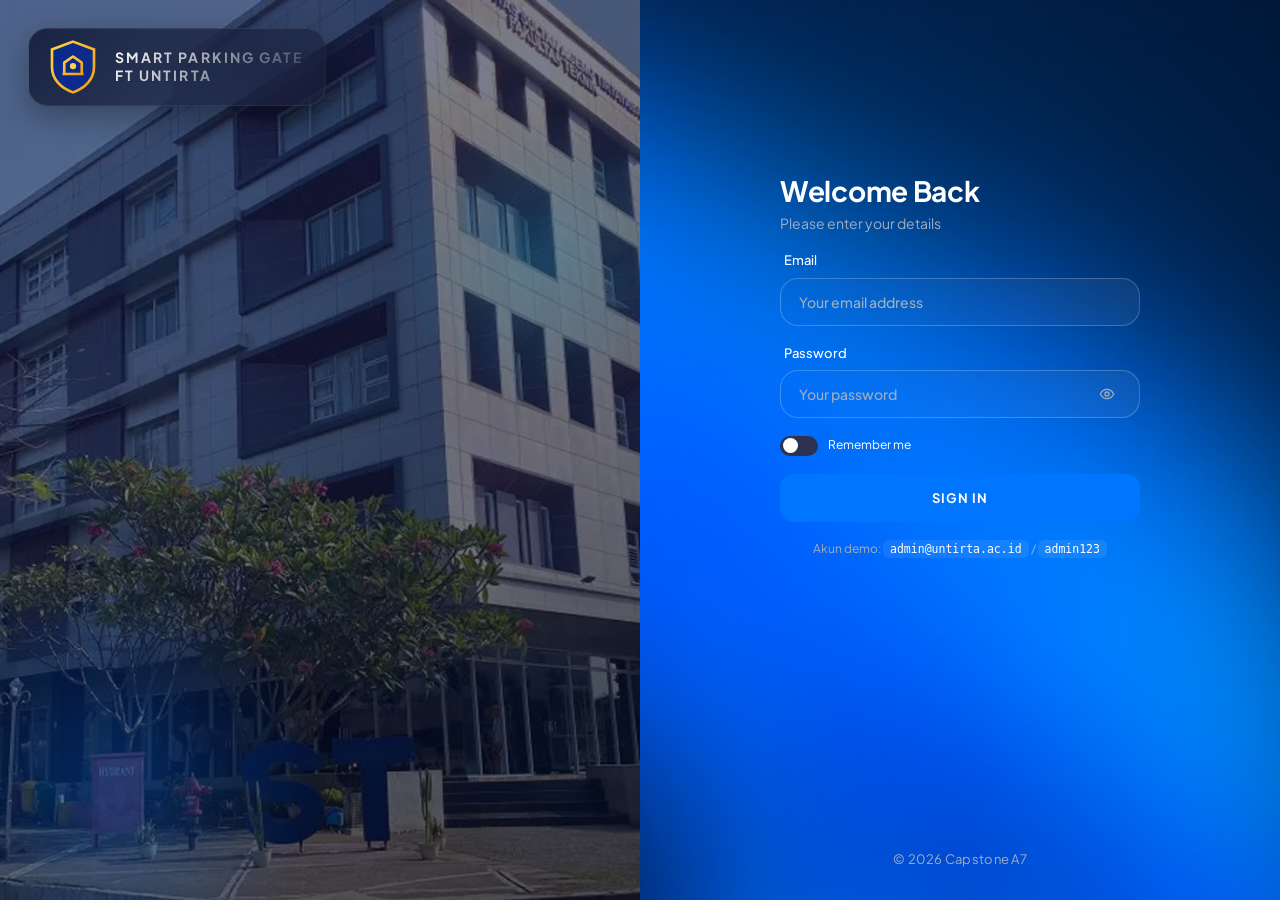
==== web_dashboard/index.html @ a4688700 "Refactor gate opening logic to include detected vehicle plate and improve alert messaging" ====
<!DOCTYPE html>
<html lang="id">
<head>
<meta charset="utf-8">
<meta name="viewport" content="width=device-width, initial-scale=1">
<meta name="description" content="Smart Parking Gate Dashboard FT Untirta - ALPR Monitoring">
<title>Smart Parking Gate | FT Untirta</title>
<link rel="preconnect" href="https://fonts.googleapis.com">
<link rel="preconnect" href="https://fonts.gstatic.com" crossorigin>
<link href="https://fonts.googleapis.com/css2?family=Plus+Jakarta+Sans:wght@400;500;600;700&display=swap" rel="stylesheet">
<script src="supabase_config.js"></script>
<style>
/* ==========================================================
   DESIGN TOKENS (diambil dari *_StyleGuide.css)
   ========================================================== */
:root{
  --graygray-300:#cbd5e0;
  --graygray-400:#a0aec0;
  --graygray-500:#718096;
  --white:#ffffff;
  --red:#ff383c;
  --blue:#0075ff;
  --cyan:#2cd9ff;
  --green:#01b574;
  --orange:#ffb547;
  --bg:#060b26;
  --nav-item:#1a1f37;
  --line:rgba(226,232,240,.10);
  --card-bg:linear-gradient(128deg,rgba(6,11,40,.74) 0%,rgba(10,14,35,.71) 100%);
  --radius:20px;
  --font:'Plus Jakarta Sans','Segoe UI',Helvetica,Arial,sans-serif;
}
*{box-sizing:border-box;-webkit-font-smoothing:antialiased}
html,body{margin:0;min-height:100%}
body{
  font-family:var(--font);color:var(--white);font-size:14px;line-height:1.4;
  background-color:var(--bg);
  background-image:
    url("img/Background.png"),
    url("img/background.png"),
    url("img/wp9649930-1.png"),
    radial-gradient(ellipse at 85% 10%,rgba(0,117,255,.22),transparent 55%),
    radial-gradient(ellipse at 10% 90%,rgba(44,217,255,.10),transparent 50%),
    linear-gradient(159deg,#0f123b 0%,#090d2e 59%,#020515 100%);
  background-size:cover;background-attachment:fixed;background-position:center;
}
[hidden]{display:none!important}
a{color:inherit;text-decoration:none}
button{font-family:inherit;cursor:pointer}
button:focus-visible,a:focus-visible,input:focus-visible,select:focus-visible{outline:2px solid #4a90e2;outline-offset:2px}
h1,h2,h3,p{margin:0}
.muted{color:var(--graygray-400)}
.ic{display:inline-block;vertical-align:middle;flex-shrink:0}
.sr-only{position:absolute;width:1px;height:1px;padding:0;margin:-1px;overflow:hidden;clip:rect(0,0,0,0);border:0}

/* ---------- Logo ---------- */
.logo{position:relative;display:inline-flex;width:40px;height:40px;flex-shrink:0}
.logo svg,.logo img{position:absolute;inset:0;width:100%;height:100%;object-fit:contain}
.brand-text{
  font-weight:700;font-size:11px;letter-spacing:1.98px;line-height:13px;
  background:linear-gradient(133deg,#fff 0%,rgba(117,122,140,.25) 100%);
  -webkit-background-clip:text;background-clip:text;-webkit-text-fill-color:transparent;color:transparent;
}

/* ---------- Buttons / inputs ---------- */
.btn{display:inline-flex;align-items:center;justify-content:center;gap:8px;border:0;border-radius:12px;
  padding:10px 16px;font-weight:700;font-size:12px;color:#fff;background:var(--nav-item);transition:transform .15s,filter .15s,background .15s}
.btn:hover{filter:brightness(1.15)}
.btn:active{transform:translateY(1px)}
.btn-primary{background:var(--blue)}
.btn-green{background:linear-gradient(128deg,rgba(11,144,13,.85) 0%,rgba(8,72,12,.85) 100%);border-radius:20px}
.btn-danger{background:rgba(255,56,60,.18);color:#ff8a8c}
.btn-warning{background:linear-gradient(135deg,#ffb547 0%,#e68a00 100%);color:#060b26;font-weight:700}
.btn-warning:hover{filter:brightness(1.1);box-shadow:0 4px 14px rgba(255,181,71,.35)}
.btn-ghost{background:rgba(255,255,255,.06)}
.btn-block{width:100%;height:45px;font-size:11px;letter-spacing:.5px}
.btn:disabled{opacity:.45;cursor:not-allowed;filter:none}

/* Remote gate control card & tags (Khusus Security Notification) */
.gate-control-card{
  background:linear-gradient(128deg,rgba(45,30,4,.85) 0%,rgba(16,22,55,.85) 100%);
  border:1px solid rgba(255,181,71,.35);
  border-radius:18px;
  padding:16px 20px;
  margin-bottom:18px;
  display:flex;
  align-items:center;
  justify-content:space-between;
  gap:16px;
  flex-wrap:wrap;
  box-shadow:0 6px 20px rgba(0,0,0,.25);
}
.gcc-info{display:flex;align-items:center;gap:12px;min-width:220px}
.gcc-icon{
  width:42px;height:42px;border-radius:12px;background:rgba(255,181,71,.2);
  color:var(--orange);display:flex;align-items:center;justify-content:center;flex-shrink:0;
}
.gcc-title{font-size:14px;font-weight:700;color:#fff}
.gcc-sub{font-size:12px;color:var(--graygray-400);margin-top:2px}
.gcc-actions{display:flex;align-items:center;gap:12px;flex-wrap:wrap}
.gcc-status{
  display:inline-flex;align-items:center;gap:8px;font-size:12px;font-weight:600;
  padding:6px 12px;border-radius:12px;background:rgba(26,31,55,.7);color:var(--graygray-300);
  border:1px solid rgba(255,255,255,.08);
}
.gcc-status.open{
  background:rgba(1,181,116,.18);color:#5ff0b8;border-color:rgba(1,181,116,.4);
}
.alert-tag{
  display:inline-block;padding:2px 7px;border-radius:6px;font-size:10px;font-weight:700;
  letter-spacing:.5px;text-transform:uppercase;margin-left:6px;vertical-align:middle;
}
.alert-tag.rfid{background:rgba(255,56,60,.2);color:#ff8a8c;border:1px solid rgba(255,56,60,.35)}
.alert-tag.ocr{background:rgba(255,181,71,.2);color:#ffc46a;border:1px solid rgba(255,181,71,.35)}
.alert-tag.guest{background:rgba(44,217,255,.2);color:#7fe6ff;border:1px solid rgba(44,217,255,.3)}
.alert-tag.manual{background:rgba(1,181,116,.2);color:#5ff0b8;border:1px solid rgba(1,181,116,.3)}
.btn-quick-open{
  margin-top:8px;padding:5px 12px;font-size:11.5px;font-weight:700;border-radius:8px;
  border:1px solid rgba(255,181,71,.4);background:rgba(255,181,71,.12);color:#ffc86b;
  display:inline-flex;align-items:center;gap:6px;cursor:pointer;transition:all .15s;
}
.btn-quick-open:hover{background:var(--orange);color:#060b26}
.icon-btn{display:inline-flex;align-items:center;justify-content:center;width:34px;height:34px;border-radius:10px;border:0;
  background:transparent;color:var(--graygray-400);transition:background .15s,color .15s}
.icon-btn:hover{background:rgba(255,255,255,.08);color:#fff}
.input{display:flex;align-items:center;gap:8px;height:46px;padding:0 6px 0 18px;border-radius:20px;
  border:1px solid rgba(226,232,240,.25);
  background:linear-gradient(75deg,rgba(255,255,255,0) 0%,rgba(255,255,255,.04) 100%);transition:border-color .15s}
.input:focus-within{border-color:var(--blue)}
.input input{flex:1;min-width:0;background:transparent;border:0;outline:none;color:#fff;font:500 14px var(--font)}
.input input::placeholder{color:var(--graygray-400)}
.input.sm{height:38px;border-radius:14px;padding-left:12px}
.input.sm input{font-size:13px}
.select{height:38px;border-radius:14px;border:1px solid rgba(226,232,240,.25);background:#0b1033;color:#fff;
  padding:0 12px;font:500 13px var(--font);outline:none;cursor:pointer}
.select:focus{border-color:var(--blue)}

/* switch */
.switch{display:inline-flex;align-items:center;gap:10px;cursor:pointer;user-select:none;font-size:12px}
.switch input{position:absolute;opacity:0;width:1px;height:1px}
.switch .track{position:relative;width:36px;height:19px;border-radius:99px;background:#2d3250;transition:background .2s}
.switch .track::after{content:"";position:absolute;top:2.5px;left:3px;width:14px;height:14px;border-radius:50%;background:#fff;transition:transform .2s}
.switch input:checked + .track{background:var(--blue)}
.switch input:checked + .track::after{transform:translateX(16px)}
.switch input:focus-visible + .track{outline:2px solid #4a90e2;outline-offset:2px}

/* ==========================================================
   LOGIN
   ========================================================== */
.login{display:grid;grid-template-columns:1fr 1fr;min-height:100vh;min-height:100dvh;position:relative}
.login-hero{position:relative;overflow:hidden;display:flex;align-items:center;justify-content:center;
  background:
    linear-gradient(159deg,rgba(15,18,59,.55) 0%,rgba(9,13,46,.55) 59%,rgba(2,5,21,.7) 100%),
    url("img/image-1.png") center/cover no-repeat,
    radial-gradient(circle at 30% 30%,#1b2a8a 0%,#0b1150 45%,#040722 100%)}
.login-hero .orb{position:absolute;border-radius:50%;filter:blur(2px);opacity:.55;pointer-events:none}
.login-hero .orb.o1{width:max(420px,25vw);height:max(420px,25vw);left:calc(-1 * max(100px,6vw));bottom:calc(-1 * max(100px,6vw));background:radial-gradient(circle,rgba(0,117,255,.55),transparent 70%)}
.login-hero .orb.o2{width:max(300px,18vw);height:max(300px,18vw);right:calc(-1 * max(50px,3.5vw));top:12%;background:radial-gradient(circle,rgba(44,217,255,.35),transparent 70%)}

.brand-card{position:absolute;top:max(24px,2.2vw);left:max(24px,2.2vw);display:flex;align-items:center;gap:max(14px,0.85vw);
  padding:max(10px,0.65vw) max(22px,1.35vw) max(10px,0.65vw) max(16px,1vw);border-radius:max(20px,1.25vw);
  background:linear-gradient(128deg,rgba(6,11,38,.72) 0%,rgba(26,31,55,.42) 100%);backdrop-filter:blur(30px);-webkit-backdrop-filter:blur(30px);
  border:1px solid rgba(255,255,255,.08);box-shadow:0 10px 30px rgba(0,0,0,.3);z-index:2}
.brand-card .logo{width:max(56px,3.3vw);height:max(56px,3.3vw)}
.brand-card .brand-text{font-size:max(14px,0.92vw);letter-spacing:max(2px,0.16vw);line-height:1.28}

.hero-copy{position:relative;text-align:center;padding:0 max(24px,2vw);z-index:2}
.hero-copy p{font-size:max(18px,1.15vw);letter-spacing:max(3px,0.2vw);margin-bottom:max(14px,0.9vw)}
.hero-copy h2{font-size:max(24px,2vw);font-weight:700;letter-spacing:max(5px,0.35vw);
  background:linear-gradient(156deg,#fff 0%,#5b6280 100%);-webkit-background-clip:text;background-clip:text;-webkit-text-fill-color:transparent}

.login-panel{display:flex;flex-direction:column;align-items:center;justify-content:space-between;
  padding:max(32px,2.5vh) max(28px,2.5vw);position:relative;min-height:100vh;min-height:100dvh;box-sizing:border-box;overflow-y:auto}

.login-form{width:min(92%,max(360px,23vw));display:flex;flex-direction:column;gap:max(18px,1.15vw);margin:auto 0;padding:max(8px,0.8vh) 0}
.login-form h1{font-size:max(28px,1.75vw);font-weight:700;letter-spacing:-0.01em;line-height:1.2}
.login-form .muted{font-size:max(14px,0.88vw);margin-top:max(6px,0.4vw)}

.login .field{display:flex;flex-direction:column;gap:max(8px,0.45vw)}
.login .field > label{font-size:max(13px,0.82vw);font-weight:500;padding-left:max(4px,0.25vw);color:#fff}

.login .input{height:max(48px,2.7vw);border-radius:max(18px,1.05vw);padding:0 max(16px,0.95vw);gap:max(10px,0.6vw);
  border:1px solid rgba(226,232,240,.25);background:linear-gradient(75deg,rgba(255,255,255,0) 0%,rgba(255,255,255,.05) 100%)}
.login .input input{font-size:max(14px,0.85vw)}
.login .input input::placeholder{font-size:max(14px,0.85vw)}
.login .input .icon-btn{width:max(32px,1.8vw);height:max(32px,1.8vw);border-radius:max(8px,0.5vw)}
.login .input .icon-btn .ic,.login .input .icon-btn svg{width:max(16px,0.95vw);height:max(16px,0.95vw)}

.login .switch{font-size:max(12px,0.75vw);gap:max(10px,0.6vw)}
.login .switch .track{width:max(38px,2.2vw);height:max(20px,1.15vw);border-radius:999px}
.login .switch .track::after{top:max(2.5px,0.15vw);left:max(3px,0.18vw);width:max(15px,0.85vw);height:max(15px,0.85vw)}
.login .switch input:checked + .track::after{transform:translateX(max(17px,1.02vw))}

.login .form-error{background:rgba(255,56,60,.14);border:1px solid rgba(255,56,60,.4);color:#ff8a8c;
  padding:max(10px,0.6vw) max(14px,0.85vw);border-radius:max(12px,0.7vw);font-size:max(13px,0.78vw);line-height:1.35}

.login .btn-block{height:max(48px,2.7vw);font-size:max(13px,0.78vw);font-weight:700;letter-spacing:max(1px,0.08vw);border-radius:max(14px,0.8vw)}

.login .hint{font-size:max(12px,0.75vw);color:var(--graygray-400);text-align:center;line-height:1.45}
.login .hint code{color:#fff;background:rgba(255,255,255,.08);padding:max(2px,0.15vw) max(7px,0.4vw);border-radius:max(6px,0.35vw);font-size:max(11.5px,0.7vw)}

.login-panel footer{position:static;margin-top:auto;padding-top:max(16px,1.5vh);color:var(--graygray-400);font-size:max(13px,0.8vw);letter-spacing:0.02em;text-align:center}

/* ==========================================================
   APP SHELL
   ========================================================== */
.sidebar{position:fixed;top:10px;left:10px;bottom:10px;width:264px;z-index:40;display:flex;flex-direction:column;padding:16px 18px;border-radius:20px;
  background:linear-gradient(127deg,rgba(6,11,38,.94) 0%,rgba(26,31,55,.55) 100%);backdrop-filter:blur(60px);-webkit-backdrop-filter:blur(60px);
  transition:transform .25s ease}
.sb-brand{display:flex;align-items:center;gap:13px;padding:0 4px}
.sb-divider{height:1px;margin:24px 0 22px;background:linear-gradient(90deg,rgba(224,225,226,0) 0%,rgba(224,225,226,.7) 50%,rgba(224,225,226,.16) 100%)}
.nav{display:flex;flex-direction:column;gap:6px}
.nav a{display:flex;align-items:center;gap:14px;height:54px;padding:0 16px;border-radius:15px;font-weight:500;color:#fff;transition:background .2s}
.nav a .nav-ic{display:inline-flex;align-items:center;justify-content:center;width:30px;height:30px;border-radius:12px;background:var(--nav-item);color:var(--blue);transition:background .2s,color .2s}
.nav a:hover{background:rgba(26,31,55,.6)}
.nav a.active{background:var(--nav-item);box-shadow:0 3.5px 5.5px rgba(0,0,0,.02)}
.nav a.active .nav-ic{background:var(--blue);color:#fff}
.nav a .chart-ic-blue{display:inline-block}
.nav a .chart-ic-white{display:none}
.nav a.active .chart-ic-blue{display:none}
.nav a.active .chart-ic-white{display:inline-block}
.nav .badge{margin-left:auto}
.badge{display:inline-flex;align-items:center;justify-content:center;min-width:20px;height:20px;padding:0 6px;border-radius:99px;background:var(--red);color:#fff;font-size:11px;font-weight:700}
.sb-footer{margin-top:auto;display:flex;flex-direction:column;gap:12px}
.help-card{padding:18px;border-radius:18px;background:radial-gradient(circle at 20% 0%,rgba(0,117,255,.9),rgba(0,117,255,.25) 70%),#0b1033;overflow:hidden;position:relative}
.help-card h4{margin:10px 0 4px;font-size:14px}
.help-card p{font-size:12px;color:rgba(255,255,255,.8)}
.help-card .hc-ic{display:inline-flex;width:34px;height:34px;border-radius:12px;background:#fff;color:var(--blue);align-items:center;justify-content:center}
.user-chip{display:flex;align-items:center;gap:10px;padding:10px 12px;border-radius:15px;background:rgba(26,31,55,.6)}
.avatar{width:34px;height:34px;border-radius:12px;display:inline-flex;align-items:center;justify-content:center;font-weight:700;background:linear-gradient(135deg,var(--blue),var(--cyan))}
.user-chip .u-name{font-weight:600;font-size:13px}
.user-chip .u-role{font-size:11px;color:var(--graygray-400)}
.user-chip .icon-btn{margin-left:auto}
.sb-backdrop{position:fixed;inset:0;background:rgba(0,0,0,.5);z-index:35;display:none}

.main{margin-left:298px;padding:26px 24px 20px 16px;min-height:100vh;display:flex;flex-direction:column}
.topbar{display:flex;align-items:center;justify-content:space-between;gap:16px;margin-bottom:22px;flex-wrap:wrap}
.tb-left{display:flex;align-items:center;gap:12px}
.crumb{font-size:12px;color:var(--graygray-400)}
.crumb b{color:#fff;font-weight:500}
.page-title{font-size:14px;font-weight:600;margin-top:4px}
.tb-right{display:flex;align-items:center;gap:12px;flex-wrap:wrap}
.tb-right .input{width:220px}
.chip{display:inline-flex;align-items:center;gap:8px;height:38px;padding:0 12px;border-radius:14px;background:rgba(26,31,55,.6);font-size:12px;color:var(--graygray-300)}
.live-dot{width:8px;height:8px;border-radius:50%;background:var(--graygray-500)}
.live-on .live-dot{background:var(--green);box-shadow:0 0 0 0 rgba(1,181,116,.6);animation:pulse 1.6s infinite}
@keyframes pulse{0%{box-shadow:0 0 0 0 rgba(1,181,116,.6)}70%{box-shadow:0 0 0 8px rgba(1,181,116,0)}100%{box-shadow:0 0 0 0 rgba(1,181,116,0)}}
.bell{position:relative}
.bell .badge{position:absolute;top:-4px;right:-4px;min-width:17px;height:17px;font-size:10px;padding:0 4px}
.menu-btn{display:none}
.app-footer{margin-top:auto;padding-top:24px;color:var(--graygray-400);font-size:14px}

/* ==========================================================
   CARDS & GRID
   ========================================================== */
.view{animation:fade .3s ease}
@keyframes fade{from{opacity:0;transform:translateY(6px)}to{opacity:1;transform:none}}
.card{position:relative;min-width:0;border-radius:var(--radius);padding:24px;background:var(--card-bg);
  backdrop-filter:blur(60px);-webkit-backdrop-filter:blur(60px);box-shadow:0 3.5px 5.5px rgba(0,0,0,.02)}
.card-head{display:flex;align-items:flex-start;justify-content:space-between;gap:12px;margin-bottom:18px;flex-wrap:wrap}
.card-title{font-size:18px;font-weight:700;line-height:25px}
.card-sub{display:flex;align-items:center;gap:6px;font-size:14px;color:var(--graygray-400);margin-top:4px}
.card-sub.red{color:var(--red)}
.card-sub.green{color:var(--green)}
.grid{display:grid;gap:24px;margin-bottom:24px}
.g-metrics{grid-template-columns:repeat(4,minmax(0,1fr))}
.g-2a{grid-template-columns:minmax(0,1.25fr) minmax(0,1fr)}
.g-2b{grid-template-columns:minmax(0,1.7fr) minmax(0,1fr)}
.g-2c{grid-template-columns:minmax(0,2fr) minmax(0,1fr)}
.g-sec{grid-template-columns:minmax(0,1fr) minmax(0,1.9fr)}

.metric{display:flex;align-items:center;justify-content:space-between;padding:18px 20px}
.metric .m-label{font-size:12px;font-weight:500;color:var(--graygray-400)}
.metric .m-val{font-size:20px;font-weight:700;margin-top:4px}
.metric .m-val small{font-size:12px;font-weight:700;margin-left:6px}
.metric .m-ic{width:45px;height:45px;border-radius:12px;display:inline-flex;align-items:center;justify-content:center;background:var(--blue);color:#fff}
.up{color:var(--green)}.down{color:var(--red)}

.welcome{
  min-height:330px;
  display:flex;
  flex-direction:row;
  justify-content:space-between;
  align-items:center;
  overflow:hidden;
  position:relative;
  padding:28px 32px;
  background:
    radial-gradient(circle at 25% 35%, rgba(13, 27, 75, 0.85) 0%, rgba(6, 11, 40, 0.95) 70%),
    linear-gradient(128deg, rgba(6, 11, 40, .94) 0%, rgba(14, 21, 58, .85) 100%);
}
.welcome-content{
  display:flex;
  flex-direction:column;
  justify-content:space-between;
  z-index:2;
  flex:1;
  min-width:0;
  padding-right:20px;
}
.welcome .w-sub{font-size:14px;font-weight:500;color:var(--graygray-400)}
.welcome h2{font-size:clamp(24px, 2.5vw, 32px);font-weight:700;margin:6px 0 10px;color:#fff;letter-spacing:-0.4px;line-height:1.2}
.welcome .w-msg{font-size:15px;color:var(--graygray-400);margin:0}
.welcome .clock-big{font-size:36px;font-weight:700;letter-spacing:1px;margin-top:10px;color:#fff}
.welcome .w-actions{display:flex;gap:10px;flex-wrap:wrap;position:relative;margin-top:16px}
.welcome .w-crodas-wrap{
  position:relative;
  display:flex;
  align-items:center;
  justify-content:center;
  z-index:2;
  flex-shrink:0;
}
.welcome .w-crodas-card{
  position:relative;
  border-radius:18px;
  overflow:hidden;
  border:1px solid rgba(255,255,255,.14);
  box-shadow:0 12px 32px rgba(0,0,0,.5);
  background:#060b26;
  display:flex;
  align-items:center;
  justify-content:center;
  transition:transform .3s ease,box-shadow .3s ease;
}
.welcome .w-crodas-card:hover{
  transform:scale(1.02);
  box-shadow:0 14px 38px rgba(0,117,255,.35);
}
.welcome .w-crodas{
  display:block;
  max-height:280px;
  width:auto;
  max-width:100%;
  object-fit:contain;
}

.capacity{display:flex;flex-direction:column}
.cap-body{display:flex;align-items:center;gap:24px;flex:1;flex-wrap:wrap;justify-content:center}
.gauge{position:relative;width:200px;height:200px;flex-shrink:0}
.gauge svg{width:100%;height:100%}
.g-track{fill:none;stroke:rgba(255,255,255,.07);stroke-width:14}
.g-val{fill:none;stroke-width:14;stroke-linecap:round;transition:stroke-dashoffset .6s ease}
.g-center{position:absolute;inset:0;display:flex;flex-direction:column;align-items:center;justify-content:center}
.g-pct{font-size:34px;font-weight:700}
.g-sub{font-size:12px;color:var(--graygray-400)}
.cap-stats{display:flex;flex-direction:column;gap:12px;min-width:160px}
.cap-stat{padding:12px 16px;border-radius:16px;background:linear-gradient(127deg,rgba(6,11,40,.94) 19%,rgba(10,14,35,.49) 76%);border:1px solid rgba(255,255,255,.05)}
.cap-stat .k{font-size:12px;color:var(--graygray-400)}
.cap-stat .v{font-size:18px;font-weight:700}

/* chart */
.chart{position:relative;width:100%}
.chart svg{display:block;width:100%;overflow:visible}
.chart .grid-l{stroke:rgba(86,87,122,.45);stroke-dasharray:5 5;stroke-width:1}
.chart .axis{fill:var(--graygray-300);font-size:10px;font-family:var(--font)}
.chart .hover-line{stroke:rgba(255,255,255,.35);stroke-width:1}
.chart-tip{position:absolute;top:0;pointer-events:none;z-index:5;min-width:130px;padding:10px 12px;border-radius:12px;
  background:rgba(11,16,51,.96);border:1px solid rgba(255,255,255,.1);box-shadow:0 10px 30px rgba(0,0,0,.4);font-size:12px;opacity:0;transition:opacity .12s}
.chart-tip.show{opacity:1}
.chart-tip .t-h{font-weight:700;margin-bottom:6px}
.chart-tip .t-r{display:flex;align-items:center;gap:8px;color:var(--graygray-300)}
.chart-tip .t-r b{margin-left:auto;color:#fff}
.legend{display:flex;gap:16px;flex-wrap:wrap;font-size:12px;color:var(--graygray-300)}
.legend span{display:inline-flex;align-items:center;gap:6px}
.dot{width:9px;height:9px;border-radius:50%;display:inline-block}
.seg{display:inline-flex;padding:4px;border-radius:16px;background:linear-gradient(128deg,rgba(6,11,38,.89) 0%,rgba(26,31,55,.5) 100%)}
.seg button{border:0;background:transparent;color:var(--graygray-400);font:500 13px var(--font);padding:8px 16px;border-radius:12px;transition:background .15s,color .15s}
.seg button:hover{color:#fff}
.seg button.active{background:var(--blue);color:#fff}

.stat-row{display:grid;grid-template-columns:repeat(4,minmax(0,1fr));gap:16px;margin-bottom:22px}
.stat-box{padding:14px 16px;border-radius:16px;background:rgba(26,31,55,.45)}
.stat-box .k{font-size:12px;color:var(--graygray-400)}
.stat-box .v{font-size:20px;font-weight:700;margin-top:2px}
.stat-box .s{font-size:11px;color:var(--graygray-500)}

/* category bars */
.cat-list{display:flex;flex-direction:column;gap:16px}
.cat-item .ci-top{display:flex;justify-content:space-between;font-size:13px;margin-bottom:6px}
.cat-item .ci-top span:last-child{color:var(--graygray-400)}
.bar{height:6px;border-radius:99px;background:rgba(255,255,255,.08);overflow:hidden}
.bar > i{display:block;height:100%;border-radius:99px;background:var(--blue);transition:width .5s ease}

/* table */
.table-wrap{width:100%;overflow-x:auto}
.table{width:100%;border-collapse:collapse;min-width:820px}
.table th{font-size:10px;font-weight:500;color:var(--graygray-400);text-align:left;padding:0 12px 14px;border-bottom:1px solid #56577a;white-space:nowrap;user-select:none}
.table th[data-sort]{cursor:pointer}
.table th[data-sort]:hover{color:#fff}
.table th .arr{display:inline-block;margin-left:4px;opacity:.35;font-size:9px}
.table th.asc .arr,.table th.desc .arr{opacity:1;color:var(--cyan)}
.table td{padding:16px 12px;border-bottom:1px solid #2d2e5f;font-weight:500;white-space:nowrap}
.table tbody tr{cursor:pointer;transition:background .15s}
.table tbody tr:hover{background:rgba(255,255,255,.035)}
.table tbody tr.new{animation:flash 1.6s ease}
@keyframes flash{0%{background:rgba(0,117,255,.35)}100%{background:transparent}}
.table .empty td{text-align:center;color:var(--graygray-400);padding:40px 12px;cursor:default}
.plate{display:inline-block;padding:3px 8px;border-radius:6px;background:#0d0d0d;border:1px solid #444;font-weight:700;letter-spacing:1px;font-size:13px}
.pill{display:inline-block;padding:4px 10px;border-radius:99px;font-size:11px;font-weight:700}
.pill.in{background:rgba(1,181,116,.15);color:#3ee6a4}
.pill.out{background:rgba(0,117,255,.18);color:#5fa8ff}
.conf{display:flex;flex-direction:column;gap:6px;min-width:130px}
.conf .bar > i{background:linear-gradient(90deg,var(--blue),var(--cyan))}
.conf.low span{color:var(--orange)}
.conf.low .bar > i{background:var(--orange)}

.toolbar{display:flex;gap:12px;flex-wrap:wrap;align-items:center;margin-bottom:18px}
.toolbar .input{flex:1;min-width:200px;max-width:340px}
.pager{display:flex;align-items:center;justify-content:space-between;gap:12px;flex-wrap:wrap;margin-top:18px;font-size:13px;color:var(--graygray-400)}
.pages{display:flex;gap:6px;flex-wrap:wrap}
.pages button{min-width:34px;height:34px;padding:0 10px;border-radius:10px;border:0;background:rgba(26,31,55,.7);color:#fff;font:600 13px var(--font)}
.pages button:hover:not(:disabled){background:#252b4d}
.pages button.active{background:var(--blue)}
.pages button:disabled{opacity:.4;cursor:not-allowed}
.pages .gap{display:inline-flex;align-items:center;padding:0 4px}

/* alerts */
.alert-list{display:flex;flex-direction:column;gap:10px}
.alert{display:flex;gap:14px;align-items:flex-start;padding:14px 16px;border-radius:20px;cursor:pointer;transition:transform .15s,box-shadow .15s,border-color .15s,opacity .2s;
  border:1px solid rgba(255,255,255,.05);
  background:linear-gradient(128deg,rgba(38,6,7,.74) 0%,rgba(55,26,26,.5) 100%)}
.alert:hover{transform:translateX(2px);box-shadow:0 8px 24px rgba(0,0,0,.35);border-color:rgba(255,255,255,.18)}
.alert.warning{background:linear-gradient(128deg,rgba(45,30,4,.74) 0%,rgba(60,44,18,.5) 100%)}
.alert.info{background:linear-gradient(128deg,rgba(4,22,48,.8) 0%,rgba(16,36,70,.5) 100%)}
.alert.read{opacity:.55;background:rgba(26,31,55,.45)}
.alert-ic{width:34px;height:34px;flex-shrink:0;border-radius:12px;display:inline-flex;align-items:center;justify-content:center;background:rgba(255,56,60,.2);color:var(--red)}
.alert.warning .alert-ic{background:rgba(255,181,71,.18);color:var(--orange)}
.alert.info .alert-ic{background:rgba(0,117,255,.2);color:#5fa8ff}
.alert-body{flex:1;min-width:0}
.alert-title{font-weight:600;font-size:14px;display:flex;align-items:center;gap:8px}
.alert-title .new-dot{width:7px;height:7px;border-radius:50%;background:var(--red);flex-shrink:0}
.alert-desc{font-size:12.5px;color:var(--graygray-300);margin-top:3px}
.alert time{display:block;font-size:12px;font-weight:500;color:var(--graygray-400);margin-top:4px}
.alert-actions{display:flex;gap:4px}
.alert-actions .icon-btn{width:30px;height:30px}
.notif-summary-item{transition:transform .15s,background .15s,border-color .15s}
.notif-summary-item:hover{transform:translateX(3px);background:rgba(255,255,255,.09)!important;border-color:rgba(44,217,255,.3)!important}
.empty-state{text-align:center;padding:36px 12px;color:var(--graygray-400)}
.empty-state .ic{color:var(--green);margin-bottom:8px}

/* camera */
.cam{position:relative;border-radius:20px;overflow:hidden;aspect-ratio:16/9;background:#02040f;border:1px solid rgba(255,255,255,.06)}
.cam-sim{position:absolute;inset:0;
  background:
    linear-gradient(180deg,rgba(255,255,255,.03) 1px,transparent 1px) 0 0/100% 4px,
    radial-gradient(ellipse at 50% 120%,#1d2a52 0%,#0a1028 55%,#03050f 100%)}
.cam-sim .road{position:absolute;left:50%;bottom:0;width:70%;height:55%;transform:translateX(-50%) perspective(400px) rotateX(55deg);transform-origin:bottom;
  background:repeating-linear-gradient(0deg,transparent 0 30px,rgba(255,255,255,.25) 30px 50px) center/6px 100% no-repeat,#151b33}
.cam-sim .scan{position:absolute;left:0;right:0;height:2px;background:linear-gradient(90deg,transparent,rgba(44,217,255,.8),transparent);animation:scan 3.5s linear infinite}
@keyframes scan{from{top:0}to{top:100%}}
.cam video{position:absolute;inset:0;width:100%;height:100%;object-fit:cover;background:#000}
.cam-ov{position:absolute;inset:0;pointer-events:none;padding:16px;display:flex;flex-direction:column;justify-content:space-between;font-size:12px;font-weight:600;text-shadow:0 1px 2px #000}
.cam-ov .row{display:flex;justify-content:space-between;align-items:center}
.rec{display:inline-flex;align-items:center;gap:6px;color:#ff6b6e}
.rec::before{content:"";width:9px;height:9px;border-radius:50%;background:var(--red);animation:blink 1s steps(2) infinite}
@keyframes blink{50%{opacity:0}}
.det-box{position:absolute;left:50%;top:52%;transform:translate(-50%,-50%);border:2px solid var(--green);border-radius:6px;padding:6px 12px;
  background:rgba(0,0,0,.55);font-size:clamp(14px,2.2vw,24px);font-weight:700;letter-spacing:2px;color:#fff;transition:opacity .3s}
.det-box small{position:absolute;left:-2px;top:-22px;background:var(--green);color:#012;font-size:10px;padding:2px 6px;border-radius:4px 4px 0 0;letter-spacing:0;white-space:nowrap}
.cam-actions{display:flex;gap:10px;flex-wrap:wrap;margin-top:16px;align-items:center}
.last-det{display:grid;grid-template-columns:repeat(4,minmax(0,1fr));gap:12px;margin-top:16px}

/* modal & toast */
body.modal-open{overflow:hidden}
.modal{position:fixed;inset:0;z-index:100;display:flex;align-items:center;justify-content:center;padding:20px;background:rgba(2,4,15,.65);backdrop-filter:blur(4px);animation:fade .2s;overscroll-behavior:contain}
.modal-card{width:100%;max-width:480px;max-height:90vh;overflow-y:auto;overscroll-behavior:contain;border-radius:20px;padding:26px;background:linear-gradient(128deg,#0b1240 0%,#0a0e23 100%);border:1px solid rgba(255,255,255,.08)}
.modal-card .plate{font-size:26px;padding:8px 16px;margin:14px 0 18px}
.kv{display:grid;grid-template-columns:120px 1fr;gap:10px 12px;font-size:13px}
.kv dt{color:var(--graygray-400)}
.kv dd{margin:0;font-weight:600}
.toasts{position:fixed;right:20px;bottom:20px;z-index:120;display:flex;flex-direction:column;gap:10px;max-width:calc(100vw - 40px)}
.toast{display:flex;align-items:center;gap:10px;padding:12px 16px;border-radius:14px;background:#0f1640;border:1px solid rgba(255,255,255,.1);box-shadow:0 10px 30px rgba(0,0,0,.4);font-size:13px;animation:fade .25s}
.toast.success .ic{color:var(--green)}
.toast.error .ic{color:var(--red)}
.toast.info .ic{color:var(--cyan)}
.toast.hide{opacity:0;transform:translateY(6px);transition:opacity .25s,transform .25s}

/* ==========================================================
   RESPONSIVE
   ========================================================== */
@media (max-width:1400px){
  .g-2b,.g-2c{grid-template-columns:minmax(0,1fr)}
}
@media (max-width:1200px){
  .g-metrics{grid-template-columns:repeat(2,minmax(0,1fr))}
  .g-2a,.g-sec{grid-template-columns:minmax(0,1fr)}
  .stat-row,.last-det{grid-template-columns:repeat(2,minmax(0,1fr))}
}
@media (max-width:1024px){
  .sidebar{transform:translateX(calc(-100% - 20px))}
  body.sb-open .sidebar{transform:none}
  body.sb-open .sb-backdrop{display:block}
  .main{margin-left:0;padding:18px 16px}
  .menu-btn{display:inline-flex}
}
@media (max-width:860px){
  .login{grid-template-columns:1fr}
  .login-hero{min-height:220px;padding:20px 0}
  .brand-card{position:relative;top:auto;left:auto;margin:12px auto}
  .hero-copy{padding-top:10px}
  .login-panel{min-height:auto;padding:32px 20px}
  .login-form{width:min(92%,380px);margin:16px auto}
  .tb-right .input{width:100%}
  .tb-right{width:100%}
}
@media (max-width:768px){
  .welcome{flex-direction:column;min-height:auto;gap:20px;padding:22px}
  .welcome-content{padding-right:0;max-width:100%}
  .welcome .w-crodas{max-height:220px}
}
@media (max-width:560px){
  .g-metrics,.stat-row,.last-det{grid-template-columns:minmax(0,1fr)}
  .card{padding:18px}
  .welcome .w-crodas{max-height:180px}
}
</style>
</head>
<body>

<!-- =====================================================
     LOGIN VIEW
     ===================================================== -->
<section id="login-view" class="login" hidden aria-label="Smart Parking Gate sign-in">
  <div class="login-hero">
    <span class="orb o1"></span><span class="orb o2"></span>
    <div class="brand-card">
      <span class="logo" data-logo></span>
      <p class="brand-text">SMART PARKING GATE<br>FT UNTIRTA</p>
    </div>
  </div>
  <div class="login-panel">
    <form id="login-form" class="login-form" novalidate>
      <div>
        <h1>Welcome Back</h1>
        <p class="muted" style="margin-top:6px">Please enter your details</p>
      </div>
      <div class="field">
        <label for="login-email">Email</label>
        <div class="input"><input id="login-email" type="email" autocomplete="email" placeholder="Your email address" required></div>
      </div>
      <div class="field">
        <label for="login-pass">Password</label>
        <div class="input">
          <input id="login-pass" type="password" autocomplete="current-password" placeholder="Your password" required>
          <button type="button" id="toggle-pass" class="icon-btn" aria-label="Tampilkan password" data-icon="eye"></button>
        </div>
      </div>
      <label class="switch"><input type="checkbox" id="remember"><span class="track"></span><span>Remember me</span></label>
      <p id="login-error" class="form-error" role="alert" hidden></p>
      <button class="btn btn-primary btn-block" type="submit">SIGN IN</button>
      <p class="hint">Akun demo: <code>admin@untirta.ac.id</code> / <code>admin123</code></p>
    </form>
    <footer>&copy; 2026 Capstone A7</footer>
  </div>
</section>

<!-- =====================================================
     APP SHELL
     ===================================================== -->
<div id="app-view" hidden>
  <aside class="sidebar" aria-label="Primary navigation">
    <div class="sb-brand">
      <span class="logo" data-logo></span>
      <p class="brand-text">SMART PARKING GATE<br>DASHBOARD FT UNTIRTA</p>
    </div>
    <div class="sb-divider"></div>
    <nav class="nav" aria-label="Dashboard sections">
      <a href="/dashboard" data-route="dashboard"><span class="nav-ic" data-icon="home" data-size="15"></span>Dashboard</a>
      <a href="/trendline" data-route="trendline"><span class="nav-ic"><img src="img/chart_blue.svg" width="15" height="15" alt="" class="ic chart-ic-blue" style="vertical-align:middle;object-fit:contain"><img src="img/chart.svg" width="15" height="15" alt="" class="ic chart-ic-white" style="vertical-align:middle;object-fit:contain"></span>Trendline</a>
      <a href="/vehicle-log" data-route="vehicle-log"><span class="nav-ic" data-icon="car" data-size="15"></span>Vehicle Log</a>
      <a href="/security" data-route="security"><span class="nav-ic" data-icon="shield" data-size="15"></span>Security Notification<span class="badge js-unread" hidden>0</span></a>
    </nav>
    <div class="sb-footer">
      <div class="help-card">
        <span class="hc-ic" data-icon="camera" data-size="16"></span>
        <h4>ALPR Gate System</h4>
        <p>Pemantauan plat nomor kendaraan secara real-time.</p>
      </div>
      <div class="user-chip">
        <span class="avatar js-avatar">F</span>
        <div><div class="u-name js-username">Fathurrizki</div><div class="u-role js-role">Admin</div></div>
        <button class="icon-btn" id="logout-btn" title="Logout" aria-label="Logout" data-icon="logout"></button>
      </div>
    </div>
  </aside>
  <div class="sb-backdrop" id="sb-backdrop"></div>

  <div class="main">
    <header class="topbar">
      <div class="tb-left">
        <button class="icon-btn menu-btn" id="menu-btn" aria-label="Buka menu" data-icon="menu"></button>
        <div>
          <div class="crumb">Pages &nbsp;/&nbsp; <b class="js-title">Dashboard</b></div>
          <h1 class="page-title js-title">Dashboard</h1>
        </div>
      </div>
      <div class="tb-right">
        <form id="global-search" class="input sm" role="search">
          <span data-icon="search" data-size="16" class="muted"></span>
          <input type="search" id="global-q" placeholder="Cari plat / nama..." aria-label="Cari kendaraan">
        </form>
        <label class="chip switch" id="live-chip" title="Simulasi data real-time">
          <span class="live-dot"></span><span>Live</span>
          <input type="checkbox" id="live-toggle"><span class="track"></span>
        </label>
        <span class="chip"><span data-icon="clock" data-size="14"></span><span id="clock">--:--:--</span></span>
        <button type="button" class="icon-btn bell" id="bell-btn" aria-label="Pusat Notifikasi" title="Klik untuk melihat notifikasi sistem"><span data-icon="bell"></span><span class="badge js-unread" hidden>0</span></button>
        <span class="chip"><span data-icon="user" data-size="14"></span><span class="js-username-admin">Fathurrizki (Admin)</span></span>
      </div>
    </header>

    <!-- ================= DASHBOARD ================= -->
    <section class="view" data-view="dashboard" hidden>
      <div class="grid g-metrics">
        <div class="card metric"><div><div class="m-label">Total Vehicle Today</div><div class="m-val" id="m-total">0</div></div><span class="m-ic" data-icon="car" data-size="22"></span></div>
        <div class="card metric"><div><div class="m-label">Vehicles In</div><div class="m-val" id="m-in">0</div></div><span class="m-ic" data-icon="arrowIn" data-size="22"></span></div>
        <div class="card metric"><div><div class="m-label">Vehicles Out</div><div class="m-val" id="m-out">0</div></div><span class="m-ic" data-icon="arrowOut" data-size="22"></span></div>
        <div class="card metric"><div><div class="m-label">Currently Parked</div><div class="m-val" id="m-parked">0</div></div><span class="m-ic" data-icon="parking" data-size="22"></span></div>
      </div>

      <div class="grid g-2a">
        <div class="card welcome">
          <div class="welcome-content">
            <div>
              <div class="w-sub">Welcome back,</div>
              <h2 class="js-username">Fathurrizki</h2>
              <p class="w-msg">Glad to see you again!</p>
              <div class="clock-big" id="clock-big">--:--</div>
              <div class="muted" id="date-big" style="margin-top:4px;font-size:13px"></div>
            </div>
            <div class="w-actions">
              <a class="btn btn-primary" href="/vehicle-log" data-route="vehicle-log"><span data-icon="car" data-size="15"></span>Lihat Vehicle Log</a>
              <a class="btn btn-ghost" href="/security" data-route="security"><span data-icon="camera" data-size="15"></span>Real-Time Camera</a>
            </div>
          </div>
          <div class="w-crodas-wrap">
            <div class="w-crodas-card">
              <img class="w-crodas" src="img/Crodas-1.png" alt="Maskot Crodas Untirta" onerror="this.onerror=null;this.src='img/crodas-1.png';">
            </div>
          </div>
        </div>
        <div class="card capacity">
          <div class="card-head">
            <div><div class="card-title">Parking Capacity</div><div class="card-sub">Kapasitas area parkir FT Untirta</div></div>
          </div>
          <div class="cap-body">
            <div class="gauge" id="gauge"></div>
            <div class="cap-stats">
              <div class="cap-stat"><div class="k">Terisi</div><div class="v" id="cap-occ">0</div></div>
              <div class="cap-stat"><div class="k">Tersedia</div><div class="v" id="cap-free">0</div></div>
              <div class="cap-stat"><div class="k">Total Slot</div><div class="v" id="cap-total">0</div></div>
            </div>
          </div>
        </div>
      </div>

      <div class="grid g-2b">
        <div class="card">
          <div class="card-head">
            <div><div class="card-title">Trendline</div><div class="card-sub">Kendaraan per jam hari ini</div></div>
            <div class="legend"><span><i class="dot" style="background:#2cd9ff"></i>Vehicles In</span><span><i class="dot" style="background:#0075ff"></i>Vehicles Out</span></div>
          </div>
          <div class="chart" id="dash-chart"></div>
        </div>
        <div class="card">
          <div class="card-head"><div><div class="card-title">Vehicle Statistics</div><div class="card-sub">Kendaraan masuk per kategori (hari ini)</div></div></div>
          <div class="cat-list" id="cat-list"></div>
        </div>
      </div>

      <div class="grid g-2c">
        <div class="card">
          <div class="card-head">
            <div><div class="card-title">Vehicle Log</div><div class="card-sub"><img src="img/circle.svg" width="15" height="15" alt="" class="ic" style="vertical-align:middle" onerror="this.outerHTML='<span data-icon=\'checkCircle\' data-size=\'15\' class=\'up\'></span>'"><span>Total <b id="dash-total">0</b> Vehicle Today</span></div></div>
            <a href="/vehicle-log" data-route="vehicle-log" class="btn btn-ghost">Lihat semua</a>
          </div>
          <div class="table-wrap">
            <table class="table">
              <thead><tr><th>NO</th><th>TIME</th><th>NAME</th><th>LICENSE PLATE</th><th>CATEGORY</th><th>IN/OUT</th><th>CONFIDENCE</th></tr></thead>
              <tbody id="dash-log"></tbody>
            </table>
          </div>
        </div>
        <div class="card">
          <div class="card-head">
            <div><div class="card-title">Security Notification</div><div class="card-sub js-alert-sub"></div></div>
          </div>
          <div class="alert-list" id="dash-alerts"></div>
        </div>
      </div>
    </section>

    <!-- ================= TRENDLINE ================= -->
    <section class="view" data-view="trendline" hidden>
      <div class="card">
        <div class="card-head">
          <div>
            <div class="card-title">Trendline</div>
            <div class="card-sub" id="trend-sub">Arus kendaraan</div>
          </div>
          <div class="seg" role="group" aria-label="Trendline time range">
            <button type="button" data-range="1h">1 Hour</button>
            <button type="button" data-range="1d">1 Day</button>
            <button type="button" data-range="1m">1 Month</button>
          </div>
        </div>
        <div class="stat-row">
          <div class="stat-box"><div class="k">Total Masuk</div><div class="v up" id="t-in">0</div><div class="s">kendaraan IN</div></div>
          <div class="stat-box"><div class="k">Total Keluar</div><div class="v" style="color:#5fa8ff" id="t-out">0</div><div class="s">kendaraan OUT</div></div>
          <div class="stat-box"><div class="k">Puncak</div><div class="v" id="t-peak">0</div><div class="s" id="t-peak-at">-</div></div>
          <div class="stat-box"><div class="k">Rata-rata</div><div class="v" id="t-avg">0</div><div class="s" id="t-avg-unit">per interval</div></div>
        </div>
        <div class="legend" style="margin-bottom:10px"><span><i class="dot" style="background:#2cd9ff"></i>Vehicles In</span><span><i class="dot" style="background:#0075ff"></i>Vehicles Out</span></div>
        <div class="chart" id="trend-chart"></div>
      </div>
    </section>

    <!-- ================= VEHICLE LOG ================= -->
    <section class="view" data-view="vehicle-log" hidden>
      <div class="card">
        <div class="card-head">
          <div>
            <div class="card-title">Vehicle Log</div>
            <div class="card-sub"><img src="img/circle.svg" width="15" height="15" alt="" class="ic" style="vertical-align:middle" onerror="this.outerHTML='<span data-icon=\'checkCircle\' data-size=\'15\' class=\'up\'></span>'"><span>Total <b id="vl-today">0</b> Vehicle Today</span></div>
          </div>
          <button type="button" class="btn btn-green" id="export-csv"><img src="img/CSV-element-1.png" width="20" height="20" alt="" style="vertical-align:middle;object-fit:contain" onerror="this.style.display='none'"><span>Export CSV</span></button>
        </div>
        <div class="toolbar">
          <div class="input sm"><span data-icon="search" data-size="16" class="muted"></span><input type="search" id="vl-q" placeholder="Cari nama atau plat nomor..." aria-label="Cari"></div>
          <select class="select" id="vl-cat" aria-label="Filter kategori">
            <option value="ALL">Semua Kategori</option>
            <option value="STUDENT">Student</option>
            <option value="LECTURER">Lecturer</option>
            <option value="ACADEMIC COMMUNITY">Academic Community</option>
          </select>
          <select class="select" id="vl-dir" aria-label="Filter arah">
            <option value="ALL">IN &amp; OUT</option>
            <option value="IN">IN saja</option>
            <option value="OUT">OUT saja</option>
          </select>
          <select class="select" id="vl-per" aria-label="Baris per halaman">
            <option value="10">10 / halaman</option>
            <option value="25">25 / halaman</option>
            <option value="50">50 / halaman</option>
          </select>
          <button type="button" class="btn btn-ghost" id="vl-reset">Reset</button>
        </div>
        <div class="table-wrap">
          <table class="table" id="vl-table">
            <thead><tr>
              <th data-sort="no">NO<span class="arr">&#9660;</span></th>
              <th data-sort="time">TIME<span class="arr">&#9660;</span></th>
              <th data-sort="name">NAME<span class="arr">&#9660;</span></th>
              <th data-sort="plate">LICENSE PLATE<span class="arr">&#9660;</span></th>
              <th data-sort="category">CATEGORY<span class="arr">&#9660;</span></th>
              <th data-sort="dir">IN/OUT<span class="arr">&#9660;</span></th>
              <th data-sort="conf">CONFIDENCE<span class="arr">&#9660;</span></th>
            </tr></thead>
            <tbody id="vl-body"></tbody>
          </table>
        </div>
        <div class="pager">
          <span id="vl-info">-</span>
          <div class="pages" id="vl-pages"></div>
        </div>
      </div>
    </section>

    <!-- ================= SECURITY ================= -->
    <section class="view" data-view="security" hidden>
      <!-- Remote Barrier Control Banner (HANYA ADA DI HALAMAN SECURITY NOTIFICATION) -->
      <div class="gate-control-card">
        <div class="gcc-info">
          <div class="gcc-icon">
            <span data-icon="parking" data-size="22"></span>
          </div>
          <div>
            <div class="gcc-title">Kontrol Buka Palang Gerbang Keluar (Remote Gate)</div>
            <div class="gcc-sub">Buka palang manual dari web jika terjadi kendala Kartu Tidak Cocok, Plat Buram, atau Tamu.</div>
          </div>
        </div>
        <div class="gcc-actions">
          <span class="gcc-status" id="gate-current-status"><span class="live-dot" style="background:var(--red)"></span>Palang Tertutup (0°)</span>
          <button type="button" class="btn btn-warning" id="btn-remote-open-gate">
            <span data-icon="parking" data-size="16"></span>
            <span>Buka Palang Gerbang</span>
          </button>
        </div>
      </div>

      <div class="grid g-sec">
        <div class="card">
          <div class="card-head">
            <div><div class="card-title">Security Notification</div><div class="card-sub js-alert-sub"></div></div>
          </div>
          <div class="toolbar" style="justify-content:space-between">
            <div class="seg" role="group" aria-label="Filter notifikasi">
              <button type="button" data-afilter="all">Semua</button>
              <button type="button" data-afilter="unread">Belum dibaca</button>
              <button type="button" data-afilter="rejected">Akses Ditolak</button>
            </div>
            <div style="display:flex;gap:8px">
              <button type="button" class="btn btn-ghost" id="mark-all">Tandai dibaca</button>
              <button type="button" class="btn btn-danger" id="clear-read">Hapus</button>
            </div>
          </div>
          <div class="alert-list" id="sec-alerts"></div>
        </div>
        <div class="card">
          <div class="card-head">
            <div><div class="card-title">Real-Time Camera</div><div class="card-sub">CAM-01 &bull; Gerbang Masuk FT Untirta</div></div>
            <span class="chip" id="cam-status"><span class="live-dot" style="background:var(--green)"></span>Simulasi</span>
          </div>
          <div class="cam">
            <div class="cam-sim"><div class="road"></div><div class="scan"></div></div>
            <video id="cam-video" playsinline muted hidden></video>
            <div class="cam-ov">
              <div class="row"><span class="rec">REC</span><span id="cam-time">--</span></div>
              <div class="row"><span>CAM-01 &bull; GATE ENTRY</span><span>ALPR v1.0</span></div>
            </div>
            <div class="det-box" id="det-box"><small id="det-label">IN &bull; 98%</small><span id="det-plate">-</span></div>
          </div>
          <div class="cam-actions">
            <button type="button" class="btn btn-primary" id="cam-start"><span data-icon="camera" data-size="15"></span>Gunakan Webcam</button>
            <button type="button" class="btn btn-ghost" id="cam-stop" disabled><span data-icon="x" data-size="15"></span>Hentikan Webcam</button>
            <button type="button" class="btn btn-ghost" id="cam-snap"><span data-icon="download" data-size="15"></span>Snapshot</button>
          </div>
          <div class="last-det">
            <div class="stat-box"><div class="k">Plat Terakhir</div><div class="v" id="ld-plate">-</div></div>
            <div class="stat-box"><div class="k">Pemilik</div><div class="v" style="font-size:15px" id="ld-name">-</div></div>
            <div class="stat-box"><div class="k">Arah</div><div class="v" id="ld-dir">-</div></div>
            <div class="stat-box"><div class="k">Waktu</div><div class="v" id="ld-time">-</div></div>
          </div>
        </div>
      </div>
    </section>

    <footer class="app-footer">&copy; 2026 Capstone A7</footer>
  </div>
</div>

<!-- Modal detail kendaraan -->
<div class="modal" id="modal" hidden role="dialog" aria-modal="true" aria-labelledby="modal-title">
  <div class="modal-card">
    <div style="display:flex;justify-content:space-between;align-items:center">
      <h3 id="modal-title" class="card-title">Detail Kendaraan</h3>
      <button class="icon-btn" id="modal-close" aria-label="Tutup" data-icon="x"></button>
    </div>
    <div id="modal-body"></div>
  </div>
</div>

<!-- Modal Konfirmasi Buka Palang Gerbang Keluar -->
<div class="modal" id="confirm-gate-modal" hidden role="dialog" aria-modal="true" aria-labelledby="confirm-gate-title">
  <div class="modal-card" style="max-width:460px;border:1px solid rgba(255,181,71,.45);box-shadow:0 16px 45px rgba(0,0,0,.75)">
    <div style="display:flex;justify-content:space-between;align-items:flex-start;margin-bottom:14px">
      <div style="display:flex;align-items:center;gap:12px">
        <span style="width:40px;height:40px;border-radius:12px;background:rgba(255,181,71,.18);color:var(--orange);display:inline-flex;align-items:center;justify-content:center" data-icon="alert" data-size="22"></span>
        <div>
          <h3 id="confirm-gate-title" class="card-title" style="font-size:16px">Konfirmasi Buka Palang</h3>
          <p class="muted" style="font-size:12px">Gerbang Keluar &bull; FT Untirta</p>
        </div>
      </div>
      <button class="icon-btn" id="confirm-gate-close" aria-label="Tutup" data-icon="x"></button>
    </div>

    <div style="background:rgba(255,56,60,.12);border:1px solid rgba(255,56,60,.35);border-radius:14px;padding:12px 14px;margin-bottom:16px;font-size:12.5px;line-height:1.45;color:#ffb0b3">
      <strong>⚠️ Peringatan Keamanan:</strong><br>
      Apakah Anda yakin dan situasi di depan gerbang keluar <strong>sudah benar-benar aman</strong> untuk membuka palang secara manual?
    </div>

    <div style="background:rgba(26,31,55,.6);border-radius:14px;padding:12px 14px;margin-bottom:20px;font-size:12.5px;display:flex;flex-direction:column;gap:6px">
      <div style="display:flex;justify-content:space-between"><span class="muted">Petugas Operator:</span><b id="conf-user-name">-</b></div>
      <div style="display:flex;justify-content:space-between"><span class="muted">Waktu Perintah:</span><b id="conf-time-str">--:--:-- WIB</b></div>
      <div style="display:flex;justify-content:space-between"><span class="muted">Arah Gerbang:</span><b style="color:var(--cyan)">GERBANG KELUAR (EXIT GATE)</b></div>
      <div style="display:flex;justify-content:space-between"><span class="muted">Tindakan:</span><b style="color:var(--orange)">Buka Motor Servo Palang (90°)</b></div>
      <div style="display:flex;justify-content:space-between"><span class="muted">Alasan:</span><span id="conf-gate-reason" style="color:var(--cyan);font-weight:600">Override Manual Petugas</span></div>
    </div>

    <div style="display:flex;gap:10px;justify-content:flex-end">
      <button type="button" class="btn btn-ghost" id="confirm-gate-cancel">Batal</button>
      <button type="button" class="btn btn-warning" id="confirm-gate-proceed" style="background:linear-gradient(135deg,#ffb547,#ff8800);color:#060b26;font-weight:700">
        <span data-icon="check" data-size="16"></span>
        <span>Ya, Buka Palang Sekarang</span>
      </button>
    </div>
  </div>
</div>

<!-- Modal Ringkasan Notifikasi (Pop-up saat klik Bell) -->
<div class="modal" id="notif-summary-modal" hidden role="dialog" aria-modal="true" aria-labelledby="notif-summary-title">
  <div class="modal-card" style="max-width:540px;max-height:88vh;display:flex;flex-direction:column;border:1px solid rgba(44,217,255,.35);box-shadow:0 18px 50px rgba(0,0,0,.8)">
    <div style="display:flex;justify-content:space-between;align-items:center;margin-bottom:14px;flex-shrink:0">
      <div style="display:flex;align-items:center;gap:12px">
        <span style="width:38px;height:38px;border-radius:12px;background:rgba(0,117,255,.18);color:var(--cyan);display:inline-flex;align-items:center;justify-content:center" data-icon="bell" data-size="20"></span>
        <div>
          <h3 id="notif-summary-title" class="card-title" style="font-size:16px;margin:0">Notifikasi Sistem</h3>
          <p class="muted" id="notif-summary-sub" style="font-size:12px;margin:2px 0 0">Memuat daftar notifikasi...</p>
        </div>
      </div>
      <button class="icon-btn" id="notif-summary-close" aria-label="Tutup" data-icon="x"></button>
    </div>

    <!-- Scrollable Alert List -->
    <div id="notif-summary-body" style="overflow-y:auto;flex:1;max-height:460px;padding-right:4px;display:flex;flex-direction:column;gap:10px">
      <!-- Generated via JS -->
    </div>
  </div>
</div>

<div class="toasts" id="toasts" aria-live="polite"></div>

<script>
(function () {
  'use strict';

  /* =========================================================
     UTILITIES
     ========================================================= */
  var $ = function (s, r) { return (r || document).querySelector(s); };
  var $$ = function (s, r) { return Array.prototype.slice.call((r || document).querySelectorAll(s)); };
  var ESC_MAP = { '&': '&amp;', '<': '&lt;', '>': '&gt;', '"': '&quot;', "'": '&#39;' };
  function esc(s) { return String(s).replace(/[&<>"']/g, function (c) { return ESC_MAP[c]; }); }
  function pad2(n) { return String(n).padStart(2, '0'); }
  var MONTHS = ['JAN', 'FEB', 'MAR', 'APR', 'MAY', 'JUN', 'JUL', 'AUG', 'SEP', 'OCT', 'NOV', 'DEC'];
  var DAYS_ID = ['Minggu', 'Senin', 'Selasa', 'Rabu', 'Kamis', 'Jumat', 'Sabtu'];
  var MONTHS_ID = ['Januari', 'Februari', 'Maret', 'April', 'Mei', 'Juni', 'Juli', 'Agustus', 'September', 'Oktober', 'November', 'Desember'];
  function fmtHM(d) { return pad2(d.getHours()) + ':' + pad2(d.getMinutes()); }
  function fmtHMS(d) { return fmtHM(d) + ':' + pad2(d.getSeconds()); }
  function fmtDateTime(d) {
    var h = d.getHours(), ap = h >= 12 ? 'PM' : 'AM';
    h = h % 12 || 12;
    return d.getDate() + ' ' + MONTHS[d.getMonth()] + ' ' + h + ':' + pad2(d.getMinutes()) + ' ' + ap;
  }
  function fmtLongDate(d) { return DAYS_ID[d.getDay()] + ', ' + d.getDate() + ' ' + MONTHS_ID[d.getMonth()] + ' ' + d.getFullYear(); }
  function startOfDay(d) { var x = new Date(d); x.setHours(0, 0, 0, 0); return x; }
  function isToday(d) { return startOfDay(d).getTime() === startOfDay(new Date()).getTime(); }
  function fmtNum(v) {
    if (v >= 1000) return (Math.round(v / 100) / 10) + 'k';
    return Number.isInteger(v) ? String(v) : v.toFixed(1);
  }
  function titleCase(s) { return s.toLowerCase().replace(/\b\w/g, function (c) { return c.toUpperCase(); }); }
  function debounce(fn, ms) { var t; return function () { var a = arguments; clearTimeout(t); t = setTimeout(function () { fn.apply(null, a); }, ms); }; }

  // Seeded PRNG agar data dummy konsisten dalam satu hari
  function mulberry32(a) {
    return function () {
      a |= 0; a = a + 0x6D2B79F5 | 0;
      var t = Math.imul(a ^ a >>> 15, 1 | a);
      t = t + Math.imul(t ^ t >>> 7, 61 | t) ^ t;
      return ((t ^ t >>> 14) >>> 0) / 4294967296;
    };
  }
  var today0 = startOfDay(new Date());
  var SEED = today0.getFullYear() * 10000 + (today0.getMonth() + 1) * 100 + today0.getDate();
  var rnd = mulberry32(SEED);
  function pick(arr, r) { return arr[Math.floor((r || rnd)() * arr.length)]; }

  /* =========================================================
     ICONS (inline SVG, tanpa file eksternal)
     ========================================================= */
  var ICONS = {
    home: '<path d="M3 10.5 12 3l9 7.5V20a1 1 0 0 1-1 1h-5v-6H9v6H4a1 1 0 0 1-1-1z"/>',
    chart: '<path d="M3 3v18h18"/><path d="m7 15 4-4 3 3 5-6"/>',
    car: '<path d="M3 13l2-5a2 2 0 0 1 1.9-1.4h10.2A2 2 0 0 1 19 8l2 5v5a1 1 0 0 1-1 1h-1a1 1 0 0 1-1-1v-1H6v1a1 1 0 0 1-1 1H4a1 1 0 0 1-1-1z"/><path d="M3 13h18"/><circle cx="7.5" cy="15.5" r=".8"/><circle cx="16.5" cy="15.5" r=".8"/>',
    shield: '<path d="M12 3 4 6v6c0 5 3.5 8 8 9 4.5-1 8-4 8-9V6z"/><path d="M12 8v5M12 16h.01"/>',
    bell: '<path d="M6 8a6 6 0 0 1 12 0c0 7 3 9 3 9H3s3-2 3-9"/><path d="M10.3 21a1.94 1.94 0 0 0 3.4 0"/>',
    user: '<circle cx="12" cy="8" r="4"/><path d="M4 21a8 8 0 0 1 16 0"/>',
    logout: '<path d="M9 21H5a2 2 0 0 1-2-2V5a2 2 0 0 1 2-2h4"/><path d="m16 17 5-5-5-5M21 12H9"/>',
    search: '<circle cx="11" cy="11" r="7"/><path d="m21 21-4.3-4.3"/>',
    menu: '<path d="M3 6h18M3 12h18M3 18h18"/>',
    download: '<path d="M12 3v12m0 0-4-4m4 4 4-4M5 21h14"/>',
    x: '<path d="M18 6 6 18M6 6l12 12"/>',
    check: '<path d="m5 12 5 5L20 7"/>',
    checkCircle: '<circle cx="12" cy="12" r="9"/><path d="m8 12 3 3 5-6"/>',
    camera: '<path d="m22 8-6 4 6 4z"/><rect x="2" y="6" width="14" height="12" rx="2"/>',
    arrowIn: '<path d="M12 4v14m0 0-6-6m6 6 6-6"/><path d="M5 21h14"/>',
    arrowOut: '<path d="M12 18V4m0 0L6 10m6-6 6 6"/><path d="M5 21h14"/>',
    clock: '<circle cx="12" cy="12" r="9"/><path d="M12 7v5l3 2"/>',
    parking: '<rect x="3" y="3" width="18" height="18" rx="4"/><path d="M9 17V7h4a3 3 0 0 1 0 6H9"/>',
    eye: '<path d="M2 12s3.5-7 10-7 10 7 10 7-3.5 7-10 7S2 12 2 12z"/><circle cx="12" cy="12" r="3"/>',
    eyeOff: '<path d="M3 3l18 18"/><path d="M10.6 5.1A10 10 0 0 1 12 5c6.5 0 10 7 10 7a17 17 0 0 1-3 3.8M6.6 6.6A17 17 0 0 0 2 12s3.5 7 10 7a9.7 9.7 0 0 0 5.4-1.6"/><path d="M9.9 9.9a3 3 0 0 0 4.2 4.2"/>',
    alert: '<path d="M10.3 3.9 1.8 18a2 2 0 0 0 1.7 3h17a2 2 0 0 0 1.7-3L13.7 3.9a2 2 0 0 0-3.4 0z"/><path d="M12 9v4M12 17h.01"/>',
    info: '<circle cx="12" cy="12" r="9"/><path d="M12 11v5M12 8h.01"/>'
  };
  function icon(name, size) {
    size = size || 18;
    return '<svg class="ic" width="' + size + '" height="' + size + '" viewBox="0 0 24 24" fill="none" stroke="currentColor" stroke-width="2" stroke-linecap="round" stroke-linejoin="round" aria-hidden="true">' + (ICONS[name] || '') + '</svg>';
  }
  function hydrateIcons(root) {
    $$('[data-icon]', root).forEach(function (el) { el.innerHTML = icon(el.dataset.icon, Number(el.dataset.size) || 18); });
  }
  // Logo: coba gunakan img/LOGO-UNTIRTA-1.png, fallback ke SVG bila file tidak ada
  var LOGO_SVG = '<svg viewBox="0 0 64 64" aria-hidden="true"><defs><linearGradient id="lg1" x1="0" y1="0" x2="1" y2="1"><stop offset="0" stop-color="#ffd54a"/><stop offset="1" stop-color="#f29d0c"/></linearGradient></defs><path d="M32 3 56 12v20c0 14-10 24-24 29C18 56 8 46 8 32V12z" fill="#0b2a8c" stroke="url(#lg1)" stroke-width="3"/><path d="M20 40h24M22 40V27l10-7 10 7v13" fill="none" stroke="url(#lg1)" stroke-width="3" stroke-linejoin="round"/><circle cx="32" cy="31" r="3.5" fill="#ffd54a"/></svg>';
  function hydrateLogos() {
    $$('[data-logo]').forEach(function (el) {
      el.innerHTML = LOGO_SVG;
      var img = new Image();
      img.alt = 'Logo Untirta';
      img.onload = function () { el.innerHTML = ''; el.appendChild(img); };
      img.src = 'img/LOGO-UNTIRTA-1.png';
    });
  }

  /* =========================================================
     DATA (simulasi output sistem ALPR)
     ========================================================= */
  var CAPACITY = 100, OVERNIGHT = 35;
  var CATEGORIES = ['STUDENT', 'LECTURER', 'ACADEMIC COMMUNITY'];
  var CAT_COLORS = { 'STUDENT': '#0075ff', 'LECTURER': '#2cd9ff', 'ACADEMIC COMMUNITY': '#01b574' };
  var FIRST = ['Ahmad', 'Budi', 'Citra', 'Dewi', 'Eka', 'Fajar', 'Gilang', 'Hana', 'Indra', 'Joko', 'Kartika', 'Lina', 'Muhammad', 'Nanda', 'Oktavia', 'Putri', 'Rizky', 'Salsa', 'Taufik', 'Umar', 'Vina', 'Wahyu', 'Yoga', 'Zahra', 'Andi', 'Bayu', 'Dimas', 'Farhan', 'Intan', 'Raka'];
  var LASTN = ['Pratama', 'Saputra', 'Lestari', 'Wijaya', 'Hidayat', 'Nugraha', 'Permata', 'Ramadhan', 'Kusuma', 'Santoso', 'Maulana', 'Fitriani', 'Hakim', 'Siregar', 'Utami'];
  var REGIONS = ['A', 'A', 'A', 'B', 'B', 'F', 'D', 'T'];
  var LETTERS = 'ABCDEFGHJKLMNPRSTUVWXYZ';

  function weightedCat(r) {
    var x = r();
    return x < 0.60 ? 'STUDENT' : x < 0.82 ? 'LECTURER' : 'ACADEMIC COMMUNITY';
  }
  function makePlate(r) {
    var len = 1 + Math.floor(r() * 3), suf = '';
    for (var i = 0; i < len; i++) suf += LETTERS[Math.floor(r() * LETTERS.length)];
    return pick(REGIONS, r) + ' ' + (1000 + Math.floor(r() * 9000)) + ' ' + suf;
  }

  var people = [
    { name: 'Elkan Baggot', plate: 'B 3782 NHF', category: 'STUDENT' },
    { name: 'Shabrina Zahra', plate: 'B 1234 VZN', category: 'STUDENT' },
    { name: 'Rocky Alfanz', plate: 'B 3501 NZN', category: 'LECTURER' },
    { name: 'Bundo', plate: 'A 9816 XY', category: 'ACADEMIC COMMUNITY' },
    { name: 'Sohari', plate: 'A 2145 JZ', category: 'ACADEMIC COMMUNITY' }
  ];
  var usedPlates = {};
  people.forEach(function (p) { p.inside = false; usedPlates[p.plate] = true; });
  while (people.length < 90) {
    var pl;
    do { pl = makePlate(rnd); } while (usedPlates[pl]);
    usedPlates[pl] = true;
    people.push({ name: pick(FIRST) + ' ' + pick(LASTN), plate: pl, category: weightedCat(rnd), inside: false });
  }

  var seq = 0;
  function choosePerson(r) {
    var inside = people.filter(function (p) { return p.inside; });
    var outside = people.filter(function (p) { return !p.inside; });
    var wantOut;
    if (!inside.length) wantOut = false;
    else if (!outside.length || inside.length + OVERNIGHT >= CAPACITY) wantOut = true;
    else wantOut = r() < 0.42;
    var pool = wantOut ? inside : outside;
    return pool[Math.floor(r() * pool.length)];
  }
  function makeLog(person, ts, r) {
    var dir = person.inside ? 'OUT' : 'IN';
    person.inside = !person.inside;
    var conf = r() < 0.05 ? 70 + Math.floor(r() * 10) : 85 + Math.floor(r() * 15);
    return { id: ++seq, ts: ts, name: person.name, plate: person.plate, category: person.category, dir: dir, conf: conf };
  }

  var state = {
    logs: [],               // terbaru di index 0
    alerts: [],
    range: '1d',
    page: 1,
    perPage: 10,
    sort: { key: 'time', dir: 'desc' },
    filters: { q: '', cat: 'ALL', dir: 'ALL' },
    alertFilter: 'all',
    route: null,
    newIds: {},
    occAlerted: false
  };

  (function seedLogs() {
    var now = new Date();
    var six = new Date(today0.getTime() + 6 * 3600e3);
    var start = now.getTime() - six.getTime() > 3600e3 ? six : today0;
    var span = Math.max(60e3, now.getTime() - start.getTime());
    var times = [];
    for (var i = 0; i < 126; i++) times.push(start.getTime() + rnd() * span);
    times.sort(function (a, b) { return a - b; });
    var arr = times.map(function (t) { return makeLog(choosePerson(rnd), new Date(t), rnd); });
    state.logs = arr.reverse();
  })();

  var alertSeq = 0;
  function addAlert(type, title, desc, ts, read, tag, plate, canOpen) {
    var a = {
      id: ++alertSeq,
      type: type,
      title: title,
      desc: desc,
      ts: ts || new Date(),
      read: !!read,
      tag: tag || '',
      plate: plate || '',
      canOpen: canOpen !== undefined ? canOpen : (type === 'danger' || type === 'warning')
    };
    state.alerts.unshift(a);
    return a;
  }
  // Notifikasi Keamanan Spesifik Sistem Smart Parking Exit Gate (Dual-Auth)
  addAlert('danger', 'Kartu RFID Tidak Sesuai (Beda Pemilik)', 'Plat nomor B 1234 VZN terdeteksi di gerbang keluar, namun kartu RFID yang di-tap bukan milik pemilik terdaftar. Palang ditahan tertutup.', new Date(Date.now() - 12 * 60e3), false, 'RFID MISMATCH', 'B 1234 VZN', true);
  addAlert('warning', 'Kendaraan Tamu / Belum Terdaftar', 'Plat nomor A 7891 KZ belum terdaftar di database civitas FT Untirta. Pengendara perlu verifikasi manual atau kartu tamu.', new Date(Date.now() - 38 * 60e3), false, 'UNREGISTERED', 'A 7891 KZ', true);
  addAlert('warning', 'Plat Nomor Tidak Terbaca Jelas', 'Sensor 1 mendeteksi kendaraan mendekat, namun citra kamera buram / plat tidak terbaca (confidence <70%). Petugas perlu cek fisik plat.', new Date(Date.now() - 85 * 60e3), true, 'OCR FAILED', 'UNKNOWN', true);
  addAlert('info', 'Palang Gerbang Dibuka Manual via Website', 'Palang keluar berhasil dibuka secara remote oleh Petugas melalui Web Dashboard setelah konfirmasi keamanan.', new Date(Date.now() - 160 * 60e3), true, 'MANUAL OPEN', 'B 3782 NHF', false);

  function occupancy() {
    var inside = 0;
    for (var i = 0; i < people.length; i++) if (people[i].inside) inside++;
    return Math.min(CAPACITY, inside + OVERNIGHT);
  }
  function todayLogs() { return state.logs.filter(function (l) { return isToday(l.ts); }); }
  function unreadCount() { return state.alerts.filter(function (a) { return !a.read; }).length; }

  /* =========================================================
     AUTH (Supabase Cloud Database + Offline Fallback)
     ========================================================= */
  var AUTH_KEY = 'spg_auth';
  var DEFAULT_USERS = [
    { email: 'admin@untirta.ac.id', password: 'admin123', name: 'Fathurrizki', role: 'Admin' },
    { email: 'petugas@untirta.ac.id', password: 'petugas123', name: 'Budi Santoso', role: 'Petugas Gerbang' },
    { email: 'operator@untirta.ac.id', password: 'operator123', name: 'Siti Rahma', role: 'Operator' }
  ];

  async function verifyUser(email, pass) {
    // 1. Coba verifikasi ke Supabase jika konfigurasi tersedia
    var cfg = window.SUPABASE_CONFIG || {};
    if (cfg.url && cfg.anonKey && !cfg.url.includes('YOUR_PROJECT_ID')) {
      try {
        var base = cfg.url.replace(/\/+$/, '');
        var res = await fetch(base + '/rest/v1/users?email=eq.' + encodeURIComponent(email) + '&password=eq.' + encodeURIComponent(pass) + '&select=*', {
          headers: {
            'apikey': cfg.anonKey,
            'Authorization': 'Bearer ' + cfg.anonKey
          }
        });
        if (res.ok) {
          var rows = await res.json();
          if (rows && rows.length > 0) {
            return { email: rows[0].email, name: rows[0].name, role: rows[0].role || 'Petugas' };
          }
        }
      } catch (err) {
        console.warn('Gagal koneksi ke Supabase, menggunakan fallback akun lokal:', err);
      }
    }

    // 2. Fallback offline: gunakan default accounts
    var found = DEFAULT_USERS.find(function (u) {
      return u.email.toLowerCase() === email.toLowerCase() && u.password === pass;
    });
    if (found) {
      return { email: found.email, name: found.name, role: found.role };
    }
    return null;
  }
  function safeGet(store) { try { return store.getItem(AUTH_KEY); } catch (e) { return null; } }
  function getAuth() {
    var raw = safeGet(window.localStorage) || safeGet(window.sessionStorage);
    if (!raw) return null;
    try { var o = JSON.parse(raw); return o && o.email ? o : null; } catch (e) { return null; }
  }
  function setAuth(obj, remember) {
    var s = JSON.stringify(obj);
    try {
      (remember ? localStorage : sessionStorage).setItem(AUTH_KEY, s);
    } catch (e) { memAuth = obj; }
  }
  var memAuth = null; // fallback bila storage diblokir browser
  function clearAuth() {
    memAuth = null;
    try { localStorage.removeItem(AUTH_KEY); } catch (e) { }
    try { sessionStorage.removeItem(AUTH_KEY); } catch (e) { }
  }
  function currentUser() { return getAuth() || memAuth; }

  /* =========================================================
     TOAST & MODAL
     ========================================================= */
  function toast(msg, type) {
    if (!currentUser() || state.route === 'login') return;
    type = type || 'info';
    var ic = type === 'success' ? 'checkCircle' : type === 'error' ? 'alert' : 'info';
    var el = document.createElement('div');
    el.className = 'toast ' + type;
    el.innerHTML = icon(ic, 18) + '<span>' + esc(msg) + '</span>';
    $('#toasts').appendChild(el);
    setTimeout(function () { el.classList.add('hide'); }, 3200);
    setTimeout(function () { if (el.parentNode) el.parentNode.removeChild(el); }, 3600);
  }
  function updateModalScrollLock() {
    var anyOpen = ($('#modal') && !$('#modal').hidden) ||
                  ($('#confirm-gate-modal') && !$('#confirm-gate-modal').hidden) ||
                  ($('#notif-summary-modal') && !$('#notif-summary-modal').hidden);
    if (anyOpen) {
      document.body.classList.add('modal-open');
    } else {
      document.body.classList.remove('modal-open');
    }
  }

  var lastFocus = null;
  function openModal(html) {
    lastFocus = document.activeElement;
    $('#modal-body').innerHTML = html;
    $('#modal').hidden = false;
    updateModalScrollLock();
    $('#modal-close').focus();
  }
  function closeModal() {
    if ($('#modal').hidden) return;
    $('#modal').hidden = true;
    updateModalScrollLock();
    if (lastFocus && lastFocus.focus) lastFocus.focus();
  }
  function openLogModal(id) {
    var l = null;
    for (var i = 0; i < state.logs.length; i++) if (state.logs[i].id === id) { l = state.logs[i]; break; }
    if (!l) return;
    var titleEl = $('#modal-title');
    if (titleEl) titleEl.textContent = 'Detail Kendaraan';

    var person = people.filter(function (p) { return p.plate === l.plate; })[0];
    var history = state.logs.filter(function (x) { return x.plate === l.plate; }).length;
    openModal(
      '<div class="plate">' + esc(l.plate) + '</div>' +
      '<dl class="kv">' +
      '<dt>Nama</dt><dd>' + esc(l.name) + '</dd>' +
      '<dt>Kategori</dt><dd>' + esc(titleCase(l.category)) + '</dd>' +
      '<dt>NIM / NIP</dt><dd>' + esc(l.nim_nip || '-') + '</dd>' +
      '<dt>Status</dt><dd>' + (l.status === 'TERDAFTAR' ? '<span class="up">&#10003; TERDAFTAR</span>' : '<span style="color:var(--orange)">&#9888; BELUM TERDAFTAR</span>') + '</dd>' +
      '<dt>Waktu</dt><dd>' + esc(fmtLongDate(l.ts)) + ' &bull; ' + fmtHMS(l.ts) + ' WIB</dd>' +
      '<dt>Arah</dt><dd><span class="pill ' + l.dir.toLowerCase() + '">' + l.dir + '</span></dd>' +
      '<dt>Confidence</dt><dd>' + l.conf + '%' + (l.conf < 80 ? ' <span style="color:var(--orange)">(perlu verifikasi)</span>' : '') + '</dd>' +
      '<dt>Status saat ini</dt><dd>' + (person && person.inside ? '<span class="up">Di dalam area parkir</span>' : '<span class="muted">Di luar area parkir</span>') + '</dd>' +
      '<dt>Total aktivitas</dt><dd>' + history + ' tercatat</dd>' +
      '</dl>'
    );
  }

  function openAlertModal(id) {
    var a = null;
    for (var i = 0; i < state.alerts.length; i++) {
      if (state.alerts[i].id === id) { a = state.alerts[i]; break; }
    }
    if (!a) return;

    // Tandai sudah dibaca saat popup dibuka
    a.read = true;
    updateBadges();
    renderSecurity();
    if (state.route === 'dashboard') {
      var al = state.alerts.slice(0, 4);
      $('#dash-alerts').innerHTML = al.length ? al.map(function (x) { return alertHTML(x, true); }).join('') : emptyAlerts();
    }

    var titleEl = $('#modal-title');
    if (titleEl) titleEl.textContent = 'Detail Notifikasi Keamanan';

    var ic = a.type === 'danger' ? 'alert' : a.type === 'warning' ? 'alert' : 'info';
    var iconColor = a.type === 'danger' ? '#ff4d4f' : a.type === 'warning' ? '#ffb547' : '#2cd9ff';
    var tagClass = 'guest';
    if (a.tag === 'RFID MISMATCH') tagClass = 'rfid';
    else if (a.tag === 'OCR FAILED') tagClass = 'ocr';
    else if (a.tag === 'MANUAL OPEN') tagClass = 'manual';

    var statusDesc = 'Peringatan Keamanan Aktif';
    if (a.tag === 'RFID MISMATCH') {
      statusDesc = 'AKSES DITOLAK: Kartu RFID Berbeda dengan Pemilik Plat Terdaftar';
    } else if (a.tag === 'UNREGISTERED') {
      statusDesc = 'AKSES DITOLAK: Kendaraan Belum Terdaftar (Pengendara Tamu)';
    } else if (a.tag === 'OCR FAILED') {
      statusDesc = 'AKSES DITOLAK: Plat Nomor Tidak Terbaca Jelas / Buram';
    } else if (a.tag === 'MANUAL OPEN') {
      statusDesc = 'AKSES DIBERIKAN: Palang Dibuka Manual Jarak Jauh via Website';
    }

    var html =
      '<div style="display:flex;align-items:center;gap:12px;margin:12px 0 16px;padding:12px 14px;border-radius:14px;background:rgba(255,255,255,.05);border:1px solid rgba(255,255,255,.08)">' +
        '<span style="color:' + iconColor + ';flex-shrink:0">' + icon(ic, 24) + '</span>' +
        '<div style="flex:1;min-width:0">' +
          '<div style="font-weight:700;font-size:15px;color:#fff;display:flex;align-items:center;gap:8px;flex-wrap:wrap">' +
            esc(a.title) + (a.tag ? ' <span class="alert-tag ' + tagClass + '">' + esc(a.tag) + '</span>' : '') +
          '</div>' +
          '<div style="font-size:12px;color:var(--graygray-400);margin-top:3px">' + esc(fmtLongDate(a.ts)) + ' &bull; ' + fmtHMS(a.ts) + ' WIB</div>' +
        '</div>' +
      '</div>' +

      '<dl class="kv" style="margin-bottom:20px">' +
        '<dt>Kategori</dt><dd>' + (a.tag || esc(a.type.toUpperCase())) + '</dd>' +
        (a.plate ? ('<dt>Plat Terkait</dt><dd><span class="plate" style="font-size:14px;padding:3px 8px;margin:0">' + esc(a.plate) + '</span></dd>') : '') +
        '<dt>Status Sistem</dt><dd><span style="color:' + (a.type === 'danger' ? '#ff8a8c' : a.type === 'warning' ? '#ffb547' : '#5fa8ff') + ';font-weight:600">' + esc(statusDesc) + '</span></dd>' +
        '<dt>Arah Gerbang</dt><dd><span class="pill out">OUT (GERBANG KELUAR)</span></dd>' +
      '</dl>' +

      '<div style="display:flex;gap:10px;justify-content:flex-end;align-items:center;flex-wrap:wrap">' +
        '<button type="button" class="btn btn-ghost" id="modal-alert-close">Tutup</button>' +
        (a.canOpen ? ('<button type="button" class="btn btn-warning" id="modal-alert-open-gate" data-reason="' + esc(a.title) + '" data-plate="' + esc(a.plate || '') + '" style="background:linear-gradient(135deg,#ffb547,#ff8800);color:#060b26;font-weight:700">' +
          icon('parking', 16) + '<span>Buka Palang Manual</span></button>') : '') +
      '</div>';

    openModal(html);

    var cBtn = $('#modal-alert-close');
    if (cBtn) cBtn.addEventListener('click', closeModal);

    var ogBtn = $('#modal-alert-open-gate');
    if (ogBtn) {
      ogBtn.addEventListener('click', function () {
        closeModal();
        openConfirmGateModal(this.dataset.reason, this.dataset.plate);
      });
    }
  }

  /* =========================================================
     NOTIF SUMMARY MODAL (Klik icon Bell Topbar)
     ========================================================= */
  function renderNotifSummaryList() {
    var u = unreadCount();
    var subEl = $('#notif-summary-sub');
    if (subEl) {
      subEl.textContent = u ? (u + ' belum dibaca • Klik untuk membuka di Security Notification') : 'Semua notifikasi dibaca • Klik untuk membuka di Security Notification';
    }

    var listEl = $('#notif-summary-body');
    if (!listEl) return;

    if (!state.alerts || state.alerts.length === 0) {
      listEl.innerHTML = '<div style="text-align:center;padding:34px 14px;color:var(--graygray-400)">' +
        icon('checkCircle', 32) +
        '<div style="margin-top:10px;font-size:13.5px;color:#fff">Semua Aman</div>' +
        '<div style="margin-top:4px;font-size:12px">Tidak ada peringatan keamanan aktif saat ini.</div></div>';
      return;
    }

    var html = '';
    state.alerts.forEach(function (a) {
      var ic = a.type === 'danger' ? 'alert' : a.type === 'warning' ? 'alert' : 'info';
      var icColor = a.type === 'danger' ? '#ff4d4f' : a.type === 'warning' ? '#ffb547' : '#2cd9ff';
      var tagClass = 'guest';
      if (a.tag === 'RFID MISMATCH') tagClass = 'rfid';
      else if (a.tag === 'OCR FAILED') tagClass = 'ocr';
      else if (a.tag === 'MANUAL OPEN') tagClass = 'manual';

      html +=
        '<div class="notif-summary-item ' + (a.read ? 'read' : 'unread') + '" data-id="' + a.id + '" role="button" tabindex="0" title="Klik untuk membuka di halaman Security Notification" ' +
          'style="display:flex;align-items:flex-start;gap:12px;padding:12px 14px;border-radius:14px;' +
          'background:' + (a.read ? 'rgba(26,31,55,.45)' : 'rgba(255,255,255,.05)') + ';' +
          'border:1px solid ' + (a.read ? 'rgba(255,255,255,.06)' : 'rgba(255,255,255,.14)') + ';' +
          'cursor:pointer;position:relative">' +
          '<span style="color:' + icColor + ';margin-top:2px;flex-shrink:0">' + icon(ic, 18) + '</span>' +
          '<div style="flex:1;min-width:0">' +
            '<div style="display:flex;align-items:center;gap:6px;flex-wrap:wrap;font-size:13px;font-weight:600;color:#fff">' +
              (!a.read ? '<span style="width:7px;height:7px;border-radius:50%;background:var(--red);flex-shrink:0"></span>' : '') +
              '<span>' + esc(a.title) + '</span>' +
              (a.tag ? ' <span class="alert-tag ' + tagClass + '" style="font-size:9.5px;padding:1px 6px">' + esc(a.tag) + '</span>' : '') +
            '</div>' +
            '<div style="font-size:12px;line-height:1.45;color:var(--graygray-300);margin-top:4px;overflow:hidden;text-overflow:ellipsis;display:-webkit-box;-webkit-line-clamp:2;-webkit-box-orient:vertical">' +
              esc(a.desc) +
            '</div>' +
            '<div style="font-size:11px;color:var(--graygray-400);margin-top:6px;display:flex;justify-content:space-between;align-items:center">' +
              '<span>' + esc(fmtLongDate(a.ts)) + ' &bull; ' + fmtHM(a.ts) + ' WIB</span>' +
              (a.plate ? ('<span class="plate" style="font-size:11px;padding:1px 6px;margin:0">' + esc(a.plate) + '</span>') : '') +
            '</div>' +
          '</div>' +
        '</div>';
    });

    listEl.innerHTML = html;
  }

  function openNotifSummaryModal() {
    renderNotifSummaryList();
    $('#notif-summary-modal').hidden = false;
    updateModalScrollLock();
    var closeBtn = $('#notif-summary-close');
    if (closeBtn) closeBtn.focus();
  }

  function closeNotifSummaryModal() {
    var m = $('#notif-summary-modal');
    if (!m || m.hidden) return;
    m.hidden = true;
    updateModalScrollLock();
  }

  /* =========================================================
     CHART (SVG line chart dengan tooltip)
     ========================================================= */
  var charts = {};
  var gradSeq = 0;
  function niceMax(m) {
    var pow = Math.pow(10, Math.floor(Math.log10(m)));
    var steps = [1, 2, 4, 5, 8, 10];
    for (var i = 0; i < steps.length; i++) if (steps[i] * pow >= m) return steps[i] * pow;
    return 10 * pow;
  }
  function drawChart(el, opts) {
    charts[el.id] = opts;
    var labels = opts.labels, series = opts.series, tips = opts.tips || labels;
    var W = Math.max(el.clientWidth || 0, 300), H = opts.height || 300;
    var P = { l: 42, r: 14, t: 14, b: 30 };
    var iw = W - P.l - P.r, ih = H - P.t - P.b, n = labels.length;
    var vals = [];
    series.forEach(function (s) { s.data.forEach(function (v) { if (v != null) vals.push(v); }); });
    var max = niceMax(Math.max.apply(null, [4].concat(vals)));
    function X(i) { return P.l + (n <= 1 ? iw / 2 : i * iw / (n - 1)); }
    function Y(v) { return P.t + ih - (v / max) * ih; }

    var svg = '<svg viewBox="0 0 ' + W + ' ' + H + '" width="' + W + '" height="' + H + '" role="img" aria-label="Grafik arus kendaraan"><defs>';
    var ids = series.map(function () { return 'cg' + (++gradSeq); });
    series.forEach(function (s, k) {
      svg += '<linearGradient id="' + ids[k] + '" x1="0" y1="0" x2="0" y2="1"><stop offset="0" stop-color="' + s.color + '" stop-opacity=".45"/><stop offset="1" stop-color="' + s.color + '" stop-opacity="0"/></linearGradient>';
    });
    svg += '</defs>';
    for (var k = 0; k <= 4; k++) {
      var v = max * k / 4, y = Y(v);
      svg += '<line class="grid-l" x1="' + P.l + '" x2="' + (W - P.r) + '" y1="' + y + '" y2="' + y + '"/>';
      svg += '<text class="axis" x="' + (P.l - 8) + '" y="' + (y + 3) + '" text-anchor="end">' + fmtNum(v) + '</text>';
    }
    var step = Math.max(1, Math.ceil(n / Math.max(2, Math.floor(iw / 58))));
    labels.forEach(function (lb, i) {
      if (i % step !== 0) return;
      svg += '<text class="axis" x="' + X(i) + '" y="' + (H - 8) + '" text-anchor="middle">' + esc(lb) + '</text>';
    });
    series.forEach(function (s, k) {
      var pts = [];
      s.data.forEach(function (v, i) { if (v != null) pts.push([X(i), Y(v)]); });
      if (!pts.length) return;
      var d = 'M' + pts[0][0] + ',' + pts[0][1];
      for (var i = 1; i < pts.length; i++) {
        var cx = (pts[i - 1][0] + pts[i][0]) / 2;
        d += ' C' + cx + ',' + pts[i - 1][1] + ' ' + cx + ',' + pts[i][1] + ' ' + pts[i][0] + ',' + pts[i][1];
      }
      var base = P.t + ih;
      svg += '<path d="' + d + ' L' + pts[pts.length - 1][0] + ',' + base + ' L' + pts[0][0] + ',' + base + ' Z" fill="url(#' + ids[k] + ')"/>';
      svg += '<path d="' + d + '" fill="none" stroke="' + s.color + '" stroke-width="2.5" stroke-linecap="round"/>';
    });
    svg += '<line class="hover-line" x1="0" x2="0" y1="' + P.t + '" y2="' + (P.t + ih) + '" visibility="hidden"/>';
    series.forEach(function (s, k) { svg += '<circle class="hv-dot" data-k="' + k + '" r="4.5" fill="' + s.color + '" stroke="#fff" stroke-width="2" visibility="hidden"/>'; });
    svg += '<rect class="hit" x="' + P.l + '" y="' + P.t + '" width="' + iw + '" height="' + ih + '" fill="transparent"/></svg>';
    el.innerHTML = svg + '<div class="chart-tip"></div>';

    var svgEl = el.querySelector('svg'), tip = el.querySelector('.chart-tip'), vline = el.querySelector('.hover-line');
    var dots = $$('.hv-dot', el);
    function hide() {
      tip.classList.remove('show');
      vline.setAttribute('visibility', 'hidden');
      dots.forEach(function (d) { d.setAttribute('visibility', 'hidden'); });
    }
    function move(e) {
      var rect = svgEl.getBoundingClientRect();
      if (!rect.width) return;
      var scale = W / rect.width;
      var mx = (e.clientX - rect.left) * scale;
      var idx = n <= 1 ? 0 : Math.round((mx - P.l) / (iw / (n - 1)));
      idx = Math.max(0, Math.min(n - 1, idx));
      var hasVal = series.some(function (s) { return s.data[idx] != null; });
      if (!hasVal) { hide(); return; }
      var x = X(idx);
      vline.setAttribute('x1', x); vline.setAttribute('x2', x); vline.setAttribute('visibility', 'visible');
      var rows = '';
      series.forEach(function (s, k) {
        var v = s.data[idx];
        if (v == null) { dots[k].setAttribute('visibility', 'hidden'); return; }
        dots[k].setAttribute('cx', x); dots[k].setAttribute('cy', Y(v)); dots[k].setAttribute('visibility', 'visible');
        rows += '<div class="t-r"><i class="dot" style="background:' + s.color + '"></i>' + esc(s.name) + '<b>' + v + '</b></div>';
      });
      tip.innerHTML = '<div class="t-h">' + esc(tips[idx]) + '</div>' + rows;
      var px = x / scale;
      var tw = tip.offsetWidth || 140;
      var left = px + 14;
      if (left + tw > rect.width) left = px - tw - 14;
      tip.style.left = Math.max(0, left) + 'px';
      tip.style.top = '10px';
      tip.classList.add('show');
    }
    svgEl.addEventListener('pointermove', move);
    svgEl.addEventListener('pointerdown', move);
    svgEl.addEventListener('pointerleave', hide);
  }
  function redrawCharts() {
    Object.keys(charts).forEach(function (id) {
      var el = document.getElementById(id);
      if (el && el.offsetParent !== null) drawChart(el, charts[id]);
    });
  }

  function trendData(range) {
    var now = new Date(), labels = [], tips = [], inD = [], outD = [], i;
    if (range === '1h') {
      var startT = now.getTime() - 60 * 60e3;
      for (i = 0; i < 12; i++) {
        var b0 = new Date(startT + i * 5 * 60e3), b1 = new Date(b0.getTime() + 5 * 60e3);
        labels.push(fmtHM(b0)); tips.push(fmtHM(b0) + ' – ' + fmtHM(b1));
        inD.push(0); outD.push(0);
      }
      state.logs.forEach(function (l) {
        var t = l.ts.getTime();
        if (t < startT || t > now.getTime()) return;
        var idx = Math.min(11, Math.floor((t - startT) / (5 * 60e3)));
        if (l.dir === 'IN') inD[idx]++; else outD[idx]++;
      });
      return { labels: labels, tips: tips, inD: inD, outD: outD, unit: 'per 5 menit', sub: '60 menit terakhir (interval 5 menit)' };
    }
    if (range === '1m') {
      var r2 = mulberry32(SEED + 7);
      for (i = 29; i >= 0; i--) {
        var d = new Date(today0.getFullYear(), today0.getMonth(), today0.getDate() - i);
        labels.push(d.getDate() + ' ' + MONTHS[d.getMonth()]);
        tips.push(fmtLongDate(d));
        if (i === 0) {
          var tl = todayLogs();
          inD.push(tl.filter(function (l) { return l.dir === 'IN'; }).length);
          outD.push(tl.filter(function (l) { return l.dir === 'OUT'; }).length);
        } else {
          var wk = d.getDay() === 0 || d.getDay() === 6;
          var vin = wk ? 15 + Math.floor(r2() * 25) : 70 + Math.floor(r2() * 45);
          inD.push(vin);
          outD.push(Math.max(0, vin - 4 + Math.floor(r2() * 8)));
        }
      }
      return { labels: labels, tips: tips, inD: inD, outD: outD, unit: 'per hari', sub: '30 hari terakhir' };
    }
    // 1 day: per jam hari ini
    var curH = now.getHours();
    for (i = 0; i < 24; i++) {
      labels.push(pad2(i) + ':00'); tips.push(pad2(i) + ':00 – ' + pad2(i) + ':59');
      inD.push(i <= curH ? 0 : null); outD.push(i <= curH ? 0 : null);
    }
    todayLogs().forEach(function (l) {
      var h = l.ts.getHours();
      if (inD[h] == null) return;
      if (l.dir === 'IN') inD[h]++; else outD[h]++;
    });
    return { labels: labels, tips: tips, inD: inD, outD: outD, unit: 'per jam', sub: 'Hari ini, ' + fmtLongDate(now) + ' (per jam)' };
  }
  function seriesOf(td) {
    return [
      { name: 'Vehicles In', color: '#2cd9ff', data: td.inD },
      { name: 'Vehicles Out', color: '#0075ff', data: td.outD }
    ];
  }

  /* =========================================================
     RENDER: shared pieces
     ========================================================= */
  function logRowHTML(l, no) {
    var low = l.conf < 80;
    return '<tr data-id="' + l.id + '"' + (state.newIds[l.id] ? ' class="new"' : '') + '>' +
      '<td>' + no + '</td>' +
      '<td>' + fmtHM(l.ts) + ' WIB</td>' +
      '<td>' + esc(l.name) + '</td>' +
      '<td><span class="plate">' + esc(l.plate) + '</span></td>' +
      '<td>' + esc(l.category) + '</td>' +
      '<td><span class="pill ' + l.dir.toLowerCase() + '">' + l.dir + '</span></td>' +
      '<td><div class="conf' + (low ? ' low' : '') + '"><span>' + l.conf + '%</span><div class="bar"><i style="width:' + l.conf + '%"></i></div></div></td>' +
      '</tr>';
  }
  function alertHTML(a, compact) {
    var ic = a.type === 'danger' ? 'alert' : a.type === 'warning' ? 'alert' : 'info';
    var tagClass = 'guest';
    if (a.tag === 'RFID MISMATCH') tagClass = 'rfid';
    else if (a.tag === 'OCR FAILED') tagClass = 'ocr';
    else if (a.tag === 'MANUAL OPEN') tagClass = 'manual';

    var tagHTML = a.tag ? '<span class="alert-tag ' + tagClass + '">' + esc(a.tag) + '</span>' : '';

    var html = '<div class="alert ' + a.type + (a.read ? ' read' : '') + '" data-id="' + a.id + '" tabindex="0" role="button" aria-label="Notifikasi: ' + esc(a.title) + '. Klik untuk melihat detail." title="Klik kartu untuk melihat detail notifikasi">' +
      '<span class="alert-ic">' + icon(ic, 17) + '</span>' +
      '<div class="alert-body"><div class="alert-title">' + (a.read ? '' : '<span class="new-dot"></span>') + esc(a.title) + tagHTML + '</div>' +
      (compact ? '' : '<div class="alert-desc">' + esc(a.desc) + '</div>') +
      '<time>' + fmtDateTime(a.ts) + '</time>';

    // Tombol Buka Palang Cepat (HANYA pada kartu Security Notification yang memerlukan override petugas)
    if (!compact && a.canOpen) {
      html += '<button type="button" class="btn-quick-open" data-act="open-gate-alert" data-reason="' + esc(a.title) + '" data-plate="' + esc(a.plate || '') + '">' +
        icon('parking', 13) + '<span>Buka Palang Manual</span></button>';
    }

    html += '</div>';

    if (!compact) {
      html += '<div class="alert-actions">' +
        (a.read ? '' : '<button type="button" class="icon-btn" data-act="read" title="Tandai dibaca" aria-label="Tandai dibaca">' + icon('check', 16) + '</button>') +
        '<button type="button" class="icon-btn" data-act="dismiss" title="Hapus" aria-label="Hapus notifikasi">' + icon('x', 16) + '</button></div>';
    }
    return html + '</div>';
  }
  function updateBadges() {
    var u = unreadCount();
    $$('.js-unread').forEach(function (b) { b.textContent = u > 99 ? '99+' : u; b.hidden = u === 0; });
    $$('.js-alert-sub').forEach(function (el) {
      el.className = 'card-sub js-alert-sub ' + (u ? 'red' : 'green');
      var alertIcon = '<img src="img/Element-2-5.png" width="14" height="12" alt="" style="vertical-align:middle;object-fit:contain;margin-right:4px" onerror="this.style.display=\'none\'">';
      el.innerHTML = u ? (alertIcon + '<span>' + u + ' Security Alert' + (u > 1 ? 's' : '') + '</span>')
                       : (icon('checkCircle', 15) + '<span>Tidak ada peringatan aktif</span>');
    });
  }
  function emptyAlerts() {
    return '<div class="empty-state">' + icon('checkCircle', 30) + '<div>Semua aman. Tidak ada notifikasi.</div></div>';
  }

  /* =========================================================
     RENDER: views
     ========================================================= */
  function renderDashboard() {
    var tl = todayLogs();
    var nIn = tl.filter(function (l) { return l.dir === 'IN'; }).length;
    var occ = occupancy();
    $('#m-total').textContent = tl.length;
    $('#m-in').innerHTML = nIn + ' <small class="up">' + (tl.length ? Math.round(nIn / tl.length * 100) : 0) + '%</small>';
    $('#m-out').innerHTML = (tl.length - nIn) + ' <small style="color:#5fa8ff">' + (tl.length ? Math.round((tl.length - nIn) / tl.length * 100) : 0) + '%</small>';
    $('#m-parked').innerHTML = occ + ' <small class="' + (occ / CAPACITY >= 0.9 ? 'down' : 'up') + '">/ ' + CAPACITY + '</small>';
    $('#dash-total').textContent = tl.length;

    // gauge
    var pct = Math.round(occ / CAPACITY * 100), r = 80, c = 2 * Math.PI * r;
    var col = pct >= 90 ? ['#ff383c', '#ff8a8c'] : pct >= 75 ? ['#ffb547', '#ffd88a'] : ['#0075ff', '#2cd9ff'];
    $('#gauge').innerHTML =
      '<svg viewBox="0 0 200 200" aria-hidden="true"><defs><linearGradient id="gaugeGrad" x1="0" y1="0" x2="1" y2="1"><stop offset="0" stop-color="' + col[0] + '"/><stop offset="1" stop-color="' + col[1] + '"/></linearGradient></defs>' +
      '<circle class="g-track" cx="100" cy="100" r="' + r + '"/>' +
      '<circle class="g-val" cx="100" cy="100" r="' + r + '" stroke="url(#gaugeGrad)" stroke-dasharray="' + c.toFixed(2) + '" stroke-dashoffset="' + (c * (1 - pct / 100)).toFixed(2) + '" transform="rotate(-90 100 100)"/></svg>' +
      '<div class="g-center"><div class="g-pct">' + pct + '%</div><div class="g-sub">terisi</div></div>';
    $('#cap-occ').textContent = occ;
    $('#cap-free').textContent = CAPACITY - occ;
    $('#cap-total').textContent = CAPACITY;

    // trend
    var td = trendData('1d');
    drawChart($('#dash-chart'), { labels: td.labels, tips: td.tips, series: seriesOf(td), height: 280 });

    // categories
    var ins = tl.filter(function (l) { return l.dir === 'IN'; });
    $('#cat-list').innerHTML = CATEGORIES.map(function (cat) {
      var n = ins.filter(function (l) { return l.category === cat; }).length;
      var p = ins.length ? Math.round(n / ins.length * 100) : 0;
      return '<div class="cat-item"><div class="ci-top"><span>' + esc(titleCase(cat)) + '</span><span>' + n + ' &bull; ' + p + '%</span></div>' +
        '<div class="bar"><i style="width:' + p + '%;background:' + CAT_COLORS[cat] + '"></i></div></div>';
    }).join('') +
      '<div class="cap-stat" style="margin-top:6px"><div class="k">Rata-rata confidence ALPR hari ini</div><div class="v">' +
      (tl.length ? (tl.reduce(function (s, l) { return s + l.conf; }, 0) / tl.length).toFixed(1) : '0') + '%</div></div>';

    // recent log
    var recent = state.logs.slice(0, 6);
    $('#dash-log').innerHTML = recent.length ? recent.map(function (l, i) { return logRowHTML(l, i + 1); }).join('')
      : '<tr class="empty"><td colspan="7">Belum ada data kendaraan.</td></tr>';

    // alerts
    var al = state.alerts.slice(0, 4);
    $('#dash-alerts').innerHTML = al.length ? al.map(function (a) { return alertHTML(a, true); }).join('') : emptyAlerts();
    updateClockDisplays();
  }

  function renderTrendline() {
    $$('[data-range]').forEach(function (b) {
      var on = b.dataset.range === state.range;
      b.classList.toggle('active', on);
      b.setAttribute('aria-pressed', on ? 'true' : 'false');
    });
    var td = trendData(state.range);
    var sum = function (a) { return a.reduce(function (s, v) { return s + (v || 0); }, 0); };
    var tIn = sum(td.inD), tOut = sum(td.outD);
    var peak = -1, peakAt = '-', count = 0;
    td.inD.forEach(function (v, i) {
      if (v == null) return;
      count++;
      var tot = v + (td.outD[i] || 0);
      if (tot > peak) { peak = tot; peakAt = td.tips[i]; }
    });
    $('#trend-sub').textContent = td.sub;
    $('#t-in').textContent = tIn;
    $('#t-out').textContent = tOut;
    $('#t-peak').textContent = Math.max(0, peak);
    $('#t-peak-at').textContent = peak > 0 ? peakAt : '-';
    $('#t-avg').textContent = count ? ((tIn + tOut) / count).toFixed(1) : '0';
    $('#t-avg-unit').textContent = 'kendaraan ' + td.unit;
    drawChart($('#trend-chart'), { labels: td.labels, tips: td.tips, series: seriesOf(td), height: Math.max(320, Math.min(560, window.innerHeight - 380)) });
  }

  function filteredLogs() {
    var f = state.filters;
    var q = f.q.trim().toLowerCase(), qn = q.replace(/\s+/g, '');
    var rows = state.logs.filter(function (l) {
      if (f.cat !== 'ALL' && l.category !== f.cat) return false;
      if (f.dir !== 'ALL' && l.dir !== f.dir) return false;
      if (q && l.name.toLowerCase().indexOf(q) === -1 && l.plate.toLowerCase().replace(/\s+/g, '').indexOf(qn) === -1) return false;
      return true;
    });
    var key = state.sort.key, m = state.sort.dir === 'asc' ? 1 : -1;
    var getter = {
      no: function (l) { return l.id; }, time: function (l) { return l.ts.getTime(); },
      name: function (l) { return l.name.toLowerCase(); }, plate: function (l) { return l.plate; },
      category: function (l) { return l.category; }, dir: function (l) { return l.dir; }, conf: function (l) { return l.conf; }
    }[key] || function (l) { return l.id; };
    rows.sort(function (a, b) {
      var x = getter(a), y = getter(b);
      if (x < y) return -1 * m;
      if (x > y) return 1 * m;
      return (b.id - a.id);
    });
    return rows;
  }
  function pageList(cur, pages) {
    if (pages <= 7) { var all = []; for (var i = 1; i <= pages; i++) all.push(i); return all; }
    var out = [1];
    var s = Math.max(2, cur - 1), e = Math.min(pages - 1, cur + 1);
    if (cur <= 3) { s = 2; e = 4; }
    if (cur >= pages - 2) { s = pages - 3; e = pages - 1; }
    if (s > 2) out.push('...');
    for (var j = s; j <= e; j++) out.push(j);
    if (e < pages - 1) out.push('...');
    out.push(pages);
    return out;
  }
  function renderVehicleLog() {
    $('#vl-today').textContent = todayLogs().length;
    var rows = filteredLogs();
    var total = rows.length, per = state.perPage;
    var pages = Math.max(1, Math.ceil(total / per));
    state.page = Math.min(Math.max(1, state.page), pages);
    var startIdx = (state.page - 1) * per;
    var slice = rows.slice(startIdx, startIdx + per);
    $('#vl-body').innerHTML = slice.length
      ? slice.map(function (l, i) { return logRowHTML(l, startIdx + i + 1); }).join('')
      : '<tr class="empty"><td colspan="7">Tidak ada data yang cocok dengan filter.</td></tr>';
    $('#vl-info').textContent = total ? ('Menampilkan ' + (startIdx + 1) + ' - ' + (startIdx + slice.length) + ' dari ' + total + ' data') : 'Menampilkan 0 data';
    var html = '<button type="button" data-page="' + (state.page - 1) + '"' + (state.page === 1 ? ' disabled' : '') + ' aria-label="Sebelumnya">&lsaquo;</button>';
    pageList(state.page, pages).forEach(function (p) {
      html += p === '...' ? '<span class="gap">...</span>'
        : '<button type="button" data-page="' + p + '"' + (p === state.page ? ' class="active" aria-current="page"' : '') + '>' + p + '</button>';
    });
    html += '<button type="button" data-page="' + (state.page + 1) + '"' + (state.page === pages ? ' disabled' : '') + ' aria-label="Berikutnya">&rsaquo;</button>';
    $('#vl-pages').innerHTML = html;
    $$('#vl-table th[data-sort]').forEach(function (th) {
      th.classList.remove('asc', 'desc');
      var arr = th.querySelector('.arr');
      if (th.dataset.sort === state.sort.key) {
        th.classList.add(state.sort.dir);
        arr.innerHTML = state.sort.dir === 'asc' ? '&#9650;' : '&#9660;';
        th.setAttribute('aria-sort', state.sort.dir === 'asc' ? 'ascending' : 'descending');
      } else { arr.innerHTML = '&#9660;'; th.removeAttribute('aria-sort'); }
    });
    // sinkronkan kontrol filter
    if ($('#vl-q').value !== state.filters.q) $('#vl-q').value = state.filters.q;
    $('#vl-cat').value = state.filters.cat;
    $('#vl-dir').value = state.filters.dir;
    $('#vl-per').value = String(state.perPage);
  }

  function renderSecurity() {
    $$('[data-afilter]').forEach(function (b) { b.classList.toggle('active', b.dataset.afilter === state.alertFilter); });
    var list = state.alerts;
    if (state.alertFilter === 'unread') {
      list = state.alerts.filter(function (a) { return !a.read; });
    } else if (state.alertFilter === 'rejected') {
      list = state.alerts.filter(function (a) {
        return a.canOpen || a.type === 'danger' || a.tag === 'RFID MISMATCH' || a.tag === 'UNREGISTERED' || a.tag === 'OCR FAILED';
      });
    }
    $('#sec-alerts').innerHTML = list.length ? list.map(function (a) { return alertHTML(a, false); }).join('') : emptyAlerts();
    $('#mark-all').disabled = unreadCount() === 0;
    $('#clear-read').disabled = !state.alerts.some(function (a) { return a.read; });
    renderLastDetection();
  }
  function renderLastDetection() {
    var l = state.logs[0];
    if (!l) return;
    $('#det-plate').textContent = l.plate;
    $('#det-label').textContent = l.dir + ' \u2022 ' + l.conf + '%';
    $('#det-box').style.borderColor = l.conf < 80 ? 'var(--orange)' : 'var(--green)';
    $('#det-label').style.background = l.conf < 80 ? 'var(--orange)' : 'var(--green)';
    $('#ld-plate').textContent = l.plate;
    $('#ld-name').textContent = l.name;
    $('#ld-dir').innerHTML = '<span class="pill ' + l.dir.toLowerCase() + '">' + l.dir + '</span>';
    $('#ld-time').textContent = fmtHM(l.ts);
  }

  /* =========================================================
     ROUTER
     ========================================================= */
  var ROUTES = {
    'dashboard': { title: 'Dashboard', render: renderDashboard },
    'trendline': { title: 'Trendline', render: renderTrendline },
    'vehicle-log': { title: 'Vehicle Log', render: renderVehicleLog },
    'security': { title: 'Security Notification', render: renderSecurity }
  };
  function getRoute() {
    if (location.hash) {
      return location.hash.replace(/^#\/?/, '').split('?')[0];
    }
    var p = (location.pathname || '').replace(/\/index\.html$/i, '').replace(/^\/+|\/+$/g, '');
    var parts = p.split('/');
    var last = parts[parts.length - 1];
    return last || '';
  }
  function navigate(route, replace) {
    if (location.protocol === 'file:') {
      if (getRoute() === route) renderCurrent();
      else if (replace) location.replace('#/' + route);
      else location.hash = '#/' + route;
      return;
    }
    var targetPath = '/' + route;
    if (location.pathname !== targetPath || location.hash) {
      if (replace) {
        history.replaceState({ route: route }, '', targetPath);
      } else {
        history.pushState({ route: route }, '', targetPath);
      }
    }
    router();
  }
  function router() {
    var route = getRoute();
    var user = currentUser();
    if (!user) {
      if (route !== 'login') { navigate('login', true); return; }
      showLogin();
      return;
    }
    if (!ROUTES[route] || route === 'login') {
      navigate('dashboard', true);
      return;
    }
    showApp(route, user);
  }
  function showLogin() {
    stopCam();
    setLive(false);
    state.route = 'login';
    var t = $('#toasts'); if (t) t.innerHTML = '';
    $('#app-view').hidden = true;
    $('#login-view').hidden = false;
    document.title = 'Sign In | Smart Parking Gate FT Untirta';
    document.body.classList.remove('sb-open');
  }
  function showApp(route, user) {
    var prev = state.route;
    if (prev === 'security' && route !== 'security') stopCam();
    state.route = route;
    $('#login-view').hidden = true;
    $('#app-view').hidden = false;
    var name = user.name || 'Admin';
    var role = user.role || 'Admin';
    $$('.js-username').forEach(function (el) { el.textContent = name; });
    $$('.js-username-admin').forEach(function (el) { el.textContent = name + ' (' + role + ')'; });
    $$('.js-role').forEach(function (el) { el.textContent = role; });
    $$('.js-avatar').forEach(function (el) { el.textContent = name.charAt(0).toUpperCase(); });
    $$('.view').forEach(function (v) { v.hidden = v.dataset.view !== route; });
    $$('.nav a').forEach(function (a) {
      var on = a.dataset.route === route;
      a.classList.toggle('active', on);
      if (on) a.setAttribute('aria-current', 'page'); else a.removeAttribute('aria-current');
    });
    $$('.js-title').forEach(function (el) { el.textContent = ROUTES[route].title; });
    document.title = ROUTES[route].title + ' | Smart Parking Gate FT Untirta';
    document.body.classList.remove('sb-open');
    if (prev !== route) window.scrollTo(0, 0);
    updateBadges();
    ROUTES[route].render();
  }
  function renderCurrent() {
    if (state.route && ROUTES[state.route] && !$('#app-view').hidden) {
      updateBadges();
      ROUTES[state.route].render();
    }
  }

  /* =========================================================
     CAMERA (webcam opsional)
     ========================================================= */
  var camStream = null, camStarting = false;
  function setCamUI(on) {
    $('#cam-start').disabled = on;
    $('#cam-stop').disabled = !on;
    $('#cam-video').hidden = !on;
    $('#cam-status').innerHTML = '<span class="live-dot" style="background:' + (on ? 'var(--red)' : 'var(--green)') + '"></span>' + (on ? 'Webcam Aktif' : 'Simulasi');
  }
  function startCam() {
    if (camStream || camStarting) return;
    if (!navigator.mediaDevices || !navigator.mediaDevices.getUserMedia) {
      toast('Browser tidak mendukung akses webcam.', 'error');
      return;
    }
    camStarting = true;
    $('#cam-start').disabled = true;
    navigator.mediaDevices.getUserMedia({ video: true, audio: false }).then(function (stream) {
      camStarting = false;
      if (state.route !== 'security') { stream.getTracks().forEach(function (t) { t.stop(); }); setCamUI(false); return; }
      camStream = stream;
      var v = $('#cam-video');
      v.srcObject = stream;
      setCamUI(true);
      var p = v.play();
      if (p && p.catch) p.catch(function () { });
      toast('Webcam aktif.', 'success');
    }).catch(function (err) {
      camStarting = false;
      setCamUI(false);
      var msg = err && err.name === 'NotAllowedError' ? 'izin ditolak' : err && err.name === 'NotFoundError' ? 'kamera tidak ditemukan' : (err && err.message) || 'error';
      toast('Tidak dapat mengakses webcam: ' + msg, 'error');
    });
  }
  function stopCam() {
    if (camStream) { camStream.getTracks().forEach(function (t) { t.stop(); }); camStream = null; }
    var v = document.getElementById('cam-video');
    if (v) { try { v.pause(); } catch (e) { } v.srcObject = null; }
    if (document.getElementById('cam-start')) setCamUI(false);
  }
  function snapshot() {
    var canvas = document.createElement('canvas');
    var v = $('#cam-video');
    var w = (camStream && v.videoWidth) || 1280, h = (camStream && v.videoHeight) || 720;
    canvas.width = w; canvas.height = h;
    var ctx = canvas.getContext('2d');
    if (camStream && v.videoWidth) {
      ctx.drawImage(v, 0, 0, w, h);
    } else {
      var g = ctx.createRadialGradient(w / 2, h * 1.2, 50, w / 2, h / 2, w);
      g.addColorStop(0, '#1d2a52'); g.addColorStop(1, '#03050f');
      ctx.fillStyle = g; ctx.fillRect(0, 0, w, h);
    }
    var l = state.logs[0], now = new Date();
    ctx.font = 'bold 28px Arial'; ctx.fillStyle = '#fff';
    ctx.fillText('CAM-01 \u2022 GATE ENTRY', 30, 50);
    ctx.fillText(fmtLongDate(now) + ' ' + fmtHMS(now), 30, h - 30);
    if (l) {
      ctx.strokeStyle = '#01b574'; ctx.lineWidth = 4;
      ctx.font = 'bold 56px Arial';
      var tw = ctx.measureText(l.plate).width;
      ctx.fillStyle = 'rgba(0,0,0,.55)'; ctx.fillRect(w / 2 - tw / 2 - 24, h / 2 - 50, tw + 48, 90);
      ctx.strokeRect(w / 2 - tw / 2 - 24, h / 2 - 50, tw + 48, 90);
      ctx.fillStyle = '#fff'; ctx.fillText(l.plate, w / 2 - tw / 2, h / 2 + 18);
    }
    canvas.toBlob(function (blob) {
      if (!blob) { toast('Gagal membuat snapshot.', 'error'); return; }
      downloadBlob(blob, 'snapshot-' + now.getFullYear() + pad2(now.getMonth() + 1) + pad2(now.getDate()) + '-' + pad2(now.getHours()) + pad2(now.getMinutes()) + pad2(now.getSeconds()) + '.png');
      toast('Snapshot tersimpan.', 'success');
    }, 'image/png');
  }

  /* =========================================================
     EXPORT CSV
     ========================================================= */
  function downloadBlob(blob, filename) {
    var url = URL.createObjectURL(blob);
    var a = document.createElement('a');
    a.href = url; a.download = filename;
    document.body.appendChild(a); a.click();
    document.body.removeChild(a);
    setTimeout(function () { URL.revokeObjectURL(url); }, 1500);
  }
  function exportCSV() {
    var rows = filteredLogs();
    if (!rows.length) { toast('Tidak ada data untuk diekspor.', 'error'); return; }
    var cell = function (v) { v = String(v); return /[",\n;]/.test(v) ? '"' + v.replace(/"/g, '""') + '"' : v; };
    var lines = [['No', 'Tanggal', 'Waktu', 'Nama', 'Plat Nomor', 'Kategori', 'NIM/NIP', 'Status', 'IN/OUT', 'Confidence (%)'].join(',')];
    rows.forEach(function (l, i) {
      var d = l.ts;
      lines.push([i + 1, d.getFullYear() + '-' + pad2(d.getMonth() + 1) + '-' + pad2(d.getDate()), fmtHMS(d), l.name, l.plate, l.category, l.nim_nip || '-', l.status || 'TERDAFTAR', l.dir, l.conf].map(cell).join(','));
    });
    var blob = new Blob(['\ufeff' + lines.join('\r\n')], { type: 'text/csv;charset=utf-8' });
    var n = new Date();
    downloadBlob(blob, 'vehicle-log-' + n.getFullYear() + '-' + pad2(n.getMonth() + 1) + '-' + pad2(n.getDate()) + '.csv');
    toast(rows.length + ' baris berhasil diekspor ke CSV.', 'success');
  }

  /* =========================================================
     LIVE SUPABASE LOGS & SIMULATION
     ========================================================= */
  var liveTimer = null;
  async function loadSupabaseLogs() {
    var cfg = window.SUPABASE_CONFIG || {};
    if (!cfg.url || !cfg.anonKey || cfg.url.includes('YOUR_PROJECT_ID')) return false;
    try {
      var base = cfg.url.replace(/\/+$/, '');
      var res = await fetch(base + '/rest/v1/vehicle_logs?select=*&order=created_at.desc&limit=150', {
        headers: {
          'apikey': cfg.anonKey,
          'Authorization': 'Bearer ' + cfg.anonKey
        }
      });
      if (res.ok) {
        var rows = await res.json();
        if (rows && rows.length > 0) {
          state.logs = rows.map(function (r) {
            return {
              id: r.id,
              ts: new Date(r.created_at),
              name: r.name || 'Civitas Untirta',
              plate: r.plate,
              category: r.category || 'STUDENT',
              dir: r.direction || 'IN',
              conf: Math.round(Number(r.confidence) || 90),
              status: r.status || 'TERDAFTAR',
              nim_nip: r.nim_nip || '-'
            };
          });
          renderCurrent();
          return true;
        }
      }
    } catch (err) {
      console.warn('Gagal memuat log dari Supabase:', err);
    }
    return false;
  }

  async function liveTick() {
    if (!currentUser() || state.route === 'login') return;
    var loaded = await loadSupabaseLogs();
    if (loaded) return;

    var person = choosePerson(Math.random);
    if (!person) return;
    var log = makeLog(person, new Date(), Math.random);
    state.logs.unshift(log);
    if (state.logs.length > 2000) state.logs.length = 2000;
    state.newIds = {}; state.newIds[log.id] = true;
    setTimeout(function () { delete state.newIds[log.id]; }, 1700);
    // Deteksi & Peringatan Keamanan Otomatis
    if (log.conf < 80) {
      addAlert('warning', 'Plat Nomor Tidak Terbaca Jelas', 'Plat ' + log.plate + ' terbaca dengan confidence rendah (' + log.conf + '%). Mohon cek fisik plat kendaraan.', new Date(), false, 'OCR FAILED', log.plate, true);
      toast('Peringatan: Plat ' + log.plate + ' terbaca buram / tidak valid', 'error');
    } else if (Math.random() < 0.08) {
      addAlert('danger', 'Kartu RFID Tidak Sesuai (Beda Pemilik)', 'Plat nomor ' + log.plate + ' terdeteksi di gerbang keluar, namun kartu RFID yang di-tap bukan milik pemilik terdaftar. Palang ditahan tertutup.', new Date(), false, 'RFID MISMATCH', log.plate, true);
      toast('Peringatan Keamanan: Kartu RFID tidak cocok untuk ' + log.plate, 'error');
    } else if (Math.random() < 0.08) {
      addAlert('warning', 'Kendaraan Tamu / Belum Terdaftar', 'Kendaraan dengan plat ' + log.plate + ' belum terdaftar dalam database civitas FT Untirta.', new Date(), false, 'UNREGISTERED', log.plate, true);
      toast('Info: Kendaraan tamu ' + log.plate + ' terdeteksi di gerbang keluar', 'info');
    }

    var occ = occupancy();
    if (occ / CAPACITY >= 0.9 && !state.occAlerted) {
      state.occAlerted = true;
      addAlert('danger', 'Parking almost full', 'Kapasitas parkir mencapai ' + Math.round(occ / CAPACITY * 100) + '% (' + occ + '/' + CAPACITY + ').');
    } else if (occ / CAPACITY < 0.85) state.occAlerted = false;
    renderCurrent();
  }
  function setLive(on) {
    clearInterval(liveTimer); liveTimer = null;
    if (on) liveTimer = setInterval(liveTick, 6000);
    $('#live-toggle').checked = on;
    $('#live-chip').classList.toggle('live-on', on);
    try { localStorage.setItem('spg_live', on ? '1' : '0'); } catch (e) { }
  }

  /* =========================================================
     CLOCK
     ========================================================= */
  function updateClockDisplays() {
    var n = new Date();
    $('#clock').textContent = fmtHMS(n);
    var cb = $('#clock-big'); if (cb) cb.textContent = fmtHMS(n);
    var db = $('#date-big'); if (db) db.textContent = fmtLongDate(n);
    var ct = $('#cam-time'); if (ct) ct.textContent = fmtLongDate(n) + ' \u2022 ' + fmtHMS(n);
  }

  /* =========================================================
     REMOTE GATE OPEN & CONFIRMATION MODAL (SECURITY ONLY)
     ========================================================= */
  var pendingGateReason = 'Override Manual Petugas';
  var pendingGatePlate = '';
  function getLastDetectedPlate() {
    if (state.logs && state.logs.length > 0) {
      for (var i = 0; i < state.logs.length; i++) {
        var p = (state.logs[i].plate || '').trim();
        if (p && p !== 'MANUAL-WEB' && p !== 'UNKNOWN' && !p.startsWith('RFID-')) {
          return p;
        }
      }
    }
    return '';
  }

  function openConfirmGateModal(reason, plate) {
    var user = currentUser() || { name: 'Admin', role: 'Petugas' };
    var detectedPlate = (plate && plate !== 'UNKNOWN' && plate !== 'MANUAL-WEB') ? plate : getLastDetectedPlate();
    pendingGatePlate = detectedPlate;
    pendingGateReason = reason || (detectedPlate ? ('Buka Manual Kendaraan ' + detectedPlate) : 'Override Manual Petugas via Website');
    $('#conf-user-name').textContent = user.name + ' (' + (user.role || 'Petugas') + ')';
    $('#conf-time-str').textContent = fmtHMS(new Date()) + ' WIB';
    $('#conf-gate-reason').textContent = pendingGateReason + (detectedPlate ? (' (Plat: ' + detectedPlate + ')') : '');
    $('#confirm-gate-modal').hidden = false;
    updateModalScrollLock();
    $('#confirm-gate-proceed').focus();
  }
  function closeConfirmGateModal() {
    $('#confirm-gate-modal').hidden = true;
    updateModalScrollLock();
  }

  async function executeRemoteGateOpen() {
    var user = currentUser() || { name: 'Admin', role: 'Petugas' };
    closeConfirmGateModal();

    // Membaca plat kendaraan terakhir yang terdeteksi sebelum buka manual
    var targetPlate = pendingGatePlate || getLastDetectedPlate() || 'B 3782 NHF';
    var matchedVehicle = state.logs ? state.logs.find(function (l) { return l.plate === targetPlate; }) : null;
    var targetName = matchedVehicle ? matchedVehicle.name : ('Buka Manual Web (' + user.name + ')');
    var targetCategory = matchedVehicle ? matchedVehicle.category : 'ACADEMIC COMMUNITY';
    var targetNim = matchedVehicle ? matchedVehicle.nim_nip : '-';

    // 1. Kirim perintah buka palang ke Supabase (tabel gate_commands & vehicle_logs)
    var cfg = window.SUPABASE_CONFIG || {};
    if (cfg.url && cfg.anonKey && !cfg.url.includes('YOUR_PROJECT_ID')) {
      try {
        var base = cfg.url.replace(/\/+$/, '');
        // Insert perintah ke gate_commands
        await fetch(base + '/rest/v1/gate_commands', {
          method: 'POST',
          headers: {
            'apikey': cfg.anonKey,
            'Authorization': 'Bearer ' + cfg.anonKey,
            'Content-Type': 'application/json'
          },
          body: JSON.stringify({
            command: 'OPEN_GATE',
            status: 'PENDING',
            operator_name: user.name,
            reason: pendingGateReason + (targetPlate ? (' [' + targetPlate + ']') : '')
          })
        });

        // Insert log ke vehicle_logs
        await fetch(base + '/rest/v1/vehicle_logs', {
          method: 'POST',
          headers: {
            'apikey': cfg.anonKey,
            'Authorization': 'Bearer ' + cfg.anonKey,
            'Content-Type': 'application/json'
          },
          body: JSON.stringify({
            plate: targetPlate,
            name: targetName,
            category: targetCategory,
            nim_nip: targetNim,
            status: 'TERDAFTAR',
            method: 'WEB_MANUAL',
            direction: 'OUT',
            confidence: 100.00
          })
        });
      } catch (err) {
        console.warn('Gagal mengirim perintah buka gerbang ke Supabase:', err);
      }
    }

    // 2. Catat notifikasi keamanan baru
    addAlert(
      'info',
      'Palang Gerbang Keluar Dibuka Manual via Website',
      'Perintah buka jarak jauh dikonfirmasi oleh ' + user.name + ' (' + (user.role || 'Petugas') + '). Plat kendaraan: ' + targetPlate + '.',
      new Date(),
      false,
      'MANUAL OPEN',
      targetPlate,
      false
    );

    // 3. Tambahkan ke state.logs
    var newLog = {
      id: ++seq,
      ts: new Date(),
      name: targetName,
      plate: targetPlate,
      category: targetCategory,
      dir: 'OUT',
      conf: 100,
      status: 'TERDAFTAR',
      nim_nip: targetNim
    };
    state.logs.unshift(newLog);
    state.newIds = {}; state.newIds[newLog.id] = true;

    // 4. Update UI Status Palang
    var st = $('#gate-current-status');
    if (st) {
      st.className = 'gcc-status open';
      st.innerHTML = '<span class="live-dot" style="background:var(--green)"></span>PALANG TERBUKA (90°) &bull; Silakan Melintas';
      setTimeout(function () {
        if (st) {
          st.className = 'gcc-status';
          st.innerHTML = '<span class="live-dot" style="background:var(--red)"></span>Palang Tertutup (0°)';
        }
      }, 7000);
    }

    updateBadges();
    renderCurrent();

    toast('✅ Konfirmasi diterima! Perintah buka palang berhasil dikirim ke Gerbang Keluar.', 'success');
  }

  /* =========================================================
     EVENT BINDINGS
     ========================================================= */
  function bind() {
    // Login
    $('#login-form').addEventListener('submit', async function (e) {
      e.preventDefault();
      var email = $('#login-email').value.trim().toLowerCase();
      var pass = $('#login-pass').value;
      var err = $('#login-error');
      var btn = $('#login-form button[type="submit"]');
      var show = function (m) { err.textContent = m; err.hidden = false; };
      if (!email || !pass) return show('Email dan password wajib diisi.');
      if (!/^[^\s@]+@[^\s@]+\.[^\s@]+$/.test(email)) return show('Format email tidak valid.');

      btn.disabled = true;
      var origText = btn.textContent;
      btn.textContent = 'Memverifikasi...';

      try {
        var user = await verifyUser(email, pass);
        if (!user) {
          btn.disabled = false;
          btn.textContent = origText;
          return show('Email atau password salah.');
        }
        err.hidden = true;
        setAuth({ email: user.email, name: user.name, role: user.role || 'Admin' }, $('#remember').checked);
        $('#login-pass').value = '';
        var live = true;
        try { live = localStorage.getItem('spg_live') !== '0'; } catch (e) { }
        setLive(live);
        loadSupabaseLogs();
        navigate('dashboard');
        toast('Selamat datang, ' + user.name + ' (' + (user.role || 'Admin') + ')!', 'success');
      } catch (ex) {
        show('Gagal memverifikasi akun: ' + (ex.message || ex));
      } finally {
        btn.disabled = false;
        btn.textContent = origText;
      }
    });
    $('#toggle-pass').addEventListener('click', function () {
      var inp = $('#login-pass'), show = inp.type === 'password';
      inp.type = show ? 'text' : 'password';
      this.innerHTML = icon(show ? 'eyeOff' : 'eye');
      this.setAttribute('aria-label', show ? 'Sembunyikan password' : 'Tampilkan password');
    });
    ['#login-email', '#login-pass'].forEach(function (s) { $(s).addEventListener('input', function () { $('#login-error').hidden = true; }); });

    // Logout
    $('#logout-btn').addEventListener('click', function () {
      setLive(false);
      clearAuth();
      var t = $('#toasts'); if (t) t.innerHTML = '';
      navigate('login');
    });

    // Sidebar mobile
    $('#menu-btn').addEventListener('click', function () { document.body.classList.toggle('sb-open'); });
    $('#sb-backdrop').addEventListener('click', function () { document.body.classList.remove('sb-open'); });

    // Global search
    $('#global-search').addEventListener('submit', function (e) {
      e.preventDefault();
      state.filters.q = $('#global-q').value;
      state.page = 1;
      $('#global-q').value = '';
      navigate('vehicle-log');
    });

    // Live toggle
    $('#live-toggle').addEventListener('change', function () {
      setLive(this.checked);
      toast(this.checked ? 'Simulasi real-time aktif.' : 'Simulasi real-time dihentikan.', 'info');
    });

    // Trendline range
    $$('[data-range]').forEach(function (b) {
      b.addEventListener('click', function () { state.range = b.dataset.range; renderTrendline(); });
    });

    // Vehicle log filters
    var onQ = debounce(function () { state.filters.q = $('#vl-q').value; state.page = 1; renderVehicleLog(); }, 200);
    $('#vl-q').addEventListener('input', onQ);
    $('#vl-cat').addEventListener('change', function () { state.filters.cat = this.value; state.page = 1; renderVehicleLog(); });
    $('#vl-dir').addEventListener('change', function () { state.filters.dir = this.value; state.page = 1; renderVehicleLog(); });
    $('#vl-per').addEventListener('change', function () { state.perPage = Number(this.value) || 10; state.page = 1; renderVehicleLog(); });
    $('#vl-reset').addEventListener('click', function () {
      state.filters = { q: '', cat: 'ALL', dir: 'ALL' };
      state.sort = { key: 'time', dir: 'desc' };
      state.page = 1;
      $('#vl-q').value = '';
      renderVehicleLog();
    });
    $$('#vl-table th[data-sort]').forEach(function (th) {
      th.tabIndex = 0;
      var go = function () {
        var k = th.dataset.sort;
        if (state.sort.key === k) state.sort.dir = state.sort.dir === 'asc' ? 'desc' : 'asc';
        else state.sort = { key: k, dir: (k === 'time' || k === 'no' || k === 'conf') ? 'desc' : 'asc' };
        state.page = 1;
        renderVehicleLog();
      };
      th.addEventListener('click', go);
      th.addEventListener('keydown', function (e) { if (e.key === 'Enter' || e.key === ' ') { e.preventDefault(); go(); } });
    });
    $('#vl-pages').addEventListener('click', function (e) {
      var b = e.target.closest('button[data-page]');
      if (!b || b.disabled) return;
      state.page = Number(b.dataset.page);
      renderVehicleLog();
      $('#vl-table').scrollIntoView({ behavior: 'smooth', block: 'nearest' });
    });
    $('#export-csv').addEventListener('click', exportCSV);

    // Row click → detail
    ['#vl-body', '#dash-log'].forEach(function (s) {
      $(s).addEventListener('click', function (e) {
        var tr = e.target.closest('tr[data-id]');
        if (tr) openLogModal(Number(tr.dataset.id));
      });
    });

    // Alerts
    $('#dash-alerts').addEventListener('click', function (e) {
      var el = e.target.closest('.alert');
      if (el) openAlertModal(Number(el.dataset.id));
    });
    $('#dash-alerts').addEventListener('keydown', function (e) {
      if (e.key === 'Enter') {
        var el = e.target.closest('.alert');
        if (el) openAlertModal(Number(el.dataset.id));
      }
    });

    function handleAlert(e) {
      var el = e.target.closest('.alert');
      if (!el) return;
      var id = Number(el.dataset.id);
      var actBtn = e.target.closest('[data-act]');

      if (actBtn) {
        var act = actBtn.dataset.act;
        if (act === 'open-gate-alert') {
          var reason = actBtn.dataset.reason || 'Buka Palang Manual';
          var plate = actBtn.dataset.plate || '';
          openConfirmGateModal(reason, plate);
          return;
        }
        if (act === 'dismiss') {
          state.alerts = state.alerts.filter(function (a) { return a.id !== id; });
          toast('Notifikasi dihapus.', 'info');
          updateBadges();
          renderSecurity();
          return;
        }
        if (act === 'read') {
          state.alerts.forEach(function (a) { if (a.id === id) a.read = true; });
          updateBadges();
          renderSecurity();
          return;
        }
        return;
      }

      // Klik pada bodi atau area kartu alert -> Buka pop-up modal deskripsi lengkap notifikasi!
      openAlertModal(id);
    }
    $('#sec-alerts').addEventListener('click', handleAlert);
    $('#sec-alerts').addEventListener('keydown', function (e) {
      if (e.key === 'Enter') {
        var el = e.target.closest('.alert');
        if (el && !e.target.closest('[data-act]')) openAlertModal(Number(el.dataset.id));
      }
    });
    $$('[data-afilter]').forEach(function (b) {
      b.addEventListener('click', function () { state.alertFilter = b.dataset.afilter; renderSecurity(); });
    });
    $('#mark-all').addEventListener('click', function () {
      state.alerts.forEach(function (a) { a.read = true; });
      updateBadges(); renderSecurity();
      toast('Semua notifikasi ditandai dibaca.', 'success');
    });
    $('#clear-read').addEventListener('click', function () {
      var before = state.alerts.length;
      state.alerts = state.alerts.filter(function (a) { return !a.read; });
      updateBadges(); renderSecurity();
      toast((before - state.alerts.length) + ' notifikasi yang sudah dibaca dihapus.', 'info');
    });

    // Remote Gate Open Button (HANYA ADA DI HALAMAN SECURITY NOTIFICATION)
    var remoteBtn = $('#btn-remote-open-gate');
    if (remoteBtn) {
      remoteBtn.addEventListener('click', function () {
        openConfirmGateModal('Override Manual Petugas via Security Panel');
      });
    }

    // Modal Konfirmasi Gate
    $('#confirm-gate-close').addEventListener('click', closeConfirmGateModal);
    $('#confirm-gate-cancel').addEventListener('click', closeConfirmGateModal);
    $('#confirm-gate-modal').addEventListener('click', function (e) {
      if (e.target === this) closeConfirmGateModal();
    });
    $('#confirm-gate-proceed').addEventListener('click', executeRemoteGateOpen);

    // Camera
    $('#cam-start').addEventListener('click', startCam);
    $('#cam-stop').addEventListener('click', function () { stopCam(); toast('Webcam dihentikan.', 'info'); });
    $('#cam-snap').addEventListener('click', snapshot);

    // Modal
    $('#modal-close').addEventListener('click', closeModal);
    $('#modal').addEventListener('click', function (e) { if (e.target === this) closeModal(); });

    // Prevent backdrop scroll wheel/touch
    ['#modal', '#confirm-gate-modal', '#notif-summary-modal'].forEach(function (id) {
      var m = $(id);
      if (!m) return;
      m.addEventListener('wheel', function (e) {
        if (e.target === m) e.preventDefault();
      }, { passive: false });
      m.addEventListener('touchmove', function (e) {
        if (e.target === m) e.preventDefault();
      }, { passive: false });
    });

    // Notif Summary Modal (Bell Topbar)
    var bellBtn = $('#bell-btn');
    if (bellBtn) {
      bellBtn.addEventListener('click', function (e) {
        e.preventDefault();
        openNotifSummaryModal();
      });
    }
    $('#notif-summary-close').addEventListener('click', closeNotifSummaryModal);
    $('#notif-summary-modal').addEventListener('click', function (e) {
      if (e.target === this) closeNotifSummaryModal();
    });

    function handleSummaryItemSelect(item) {
      if (!item) return;
      var id = Number(item.dataset.id);
      closeNotifSummaryModal();
      navigate('security');
      setTimeout(function () {
        openAlertModal(id);
      }, 60);
    }

    $('#notif-summary-body').addEventListener('click', function (e) {
      var item = e.target.closest('.notif-summary-item');
      handleSummaryItemSelect(item);
    });
    $('#notif-summary-body').addEventListener('keydown', function (e) {
      if (e.key === 'Enter') {
        var item = e.target.closest('.notif-summary-item');
        handleSummaryItemSelect(item);
      }
    });

    document.addEventListener('keydown', function (e) {
      if (e.key === 'Escape') {
        closeModal();
        closeConfirmGateModal();
        closeNotifSummaryModal();
        document.body.classList.remove('sb-open');
      }
    });

    // Intercept clicks on internal links for Clean SPA Navigation
    document.addEventListener('click', function (e) {
      var a = e.target.closest('a');
      if (!a) return;
      var href = a.getAttribute('href');
      if (!href) return;
      if (a.target === '_blank' || href.startsWith('http://') || href.startsWith('https://') || href.startsWith('mailto:') || href.startsWith('tel:') || href.startsWith('javascript:')) return;

      var route = a.dataset.route;
      if (!route) {
        var clean = href.replace(/^#\/?/, '').replace(/^\//, '').split('?')[0];
        if (ROUTES[clean] || clean === 'login') route = clean;
      }
      if (route && (ROUTES[route] || route === 'login')) {
        e.preventDefault();
        navigate(route);
      }
    });

    // Navigation events: History API & backward compatibility hashchange
    window.addEventListener('popstate', router);
    window.addEventListener('hashchange', router);
    window.addEventListener('resize', debounce(redrawCharts, 150));
    window.addEventListener('beforeunload', stopCam);
    // Sinkronisasi logout/login antar tab
    window.addEventListener('storage', function (e) { if (e.key === AUTH_KEY) router(); });
  }

  /* =========================================================
     INIT
     ========================================================= */
  function init() {
    hydrateIcons(document);
    hydrateLogos();
    bind();
    updateClockDisplays();
    setInterval(updateClockDisplays, 1000);
    router();
    if (currentUser()) {
      var live = true;
      try { live = localStorage.getItem('spg_live') !== '0'; } catch (e) { }
      setLive(live);
      loadSupabaseLogs();
    } else {
      setLive(false);
    }
  }
  if (document.readyState === 'loading') document.addEventListener('DOMContentLoaded', init); else init();
})();
</script>
</body>
</html>
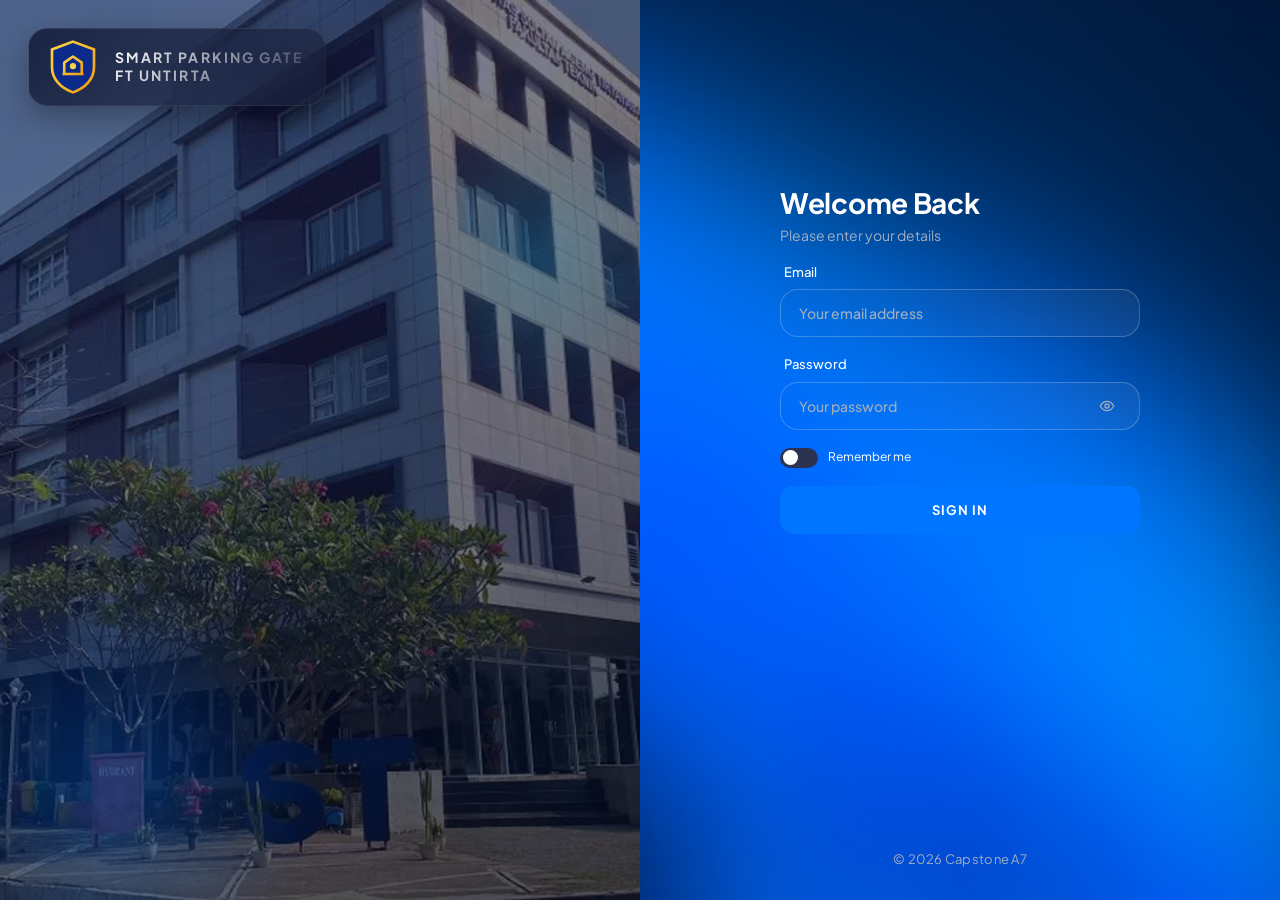
==== commit c1d0b407: "Refactor user authentication logic to remove default accounts and enhance Supabase integration" ====
--- a/web_dashboard/index.html
+++ b/web_dashboard/index.html
@@ -549,7 +549,6 @@
       <label class="switch"><input type="checkbox" id="remember"><span class="track"></span><span>Remember me</span></label>
       <p id="login-error" class="form-error" role="alert" hidden></p>
       <button class="btn btn-primary btn-block" type="submit">SIGN IN</button>
-      <p class="hint">Akun demo: <code>admin@untirta.ac.id</code> / <code>admin123</code></p>
     </form>
     <footer>&copy; 2026 Capstone A7</footer>
   </div>
@@ -1118,41 +1117,31 @@
      AUTH (Supabase Cloud Database + Offline Fallback)
      ========================================================= */
   var AUTH_KEY = 'spg_auth';
-  var DEFAULT_USERS = [
-    { email: 'admin@untirta.ac.id', password: 'admin123', name: 'Fathurrizki', role: 'Admin' },
-    { email: 'petugas@untirta.ac.id', password: 'petugas123', name: 'Budi Santoso', role: 'Petugas Gerbang' },
-    { email: 'operator@untirta.ac.id', password: 'operator123', name: 'Siti Rahma', role: 'Operator' }
-  ];
-
   async function verifyUser(email, pass) {
-    // 1. Coba verifikasi ke Supabase jika konfigurasi tersedia
+    // Autentikasi 100% langsung ke tabel users di Supabase Cloud Database
     var cfg = window.SUPABASE_CONFIG || {};
-    if (cfg.url && cfg.anonKey && !cfg.url.includes('YOUR_PROJECT_ID')) {
-      try {
-        var base = cfg.url.replace(/\/+$/, '');
-        var res = await fetch(base + '/rest/v1/users?email=eq.' + encodeURIComponent(email) + '&password=eq.' + encodeURIComponent(pass) + '&select=*', {
-          headers: {
-            'apikey': cfg.anonKey,
-            'Authorization': 'Bearer ' + cfg.anonKey
-          }
-        });
-        if (res.ok) {
-          var rows = await res.json();
-          if (rows && rows.length > 0) {
-            return { email: rows[0].email, name: rows[0].name, role: rows[0].role || 'Petugas' };
-          }
-        }
-      } catch (err) {
-        console.warn('Gagal koneksi ke Supabase, menggunakan fallback akun lokal:', err);
+    if (!cfg.url || !cfg.anonKey || cfg.url.includes('YOUR_PROJECT_ID')) {
+      throw new Error('Konfigurasi database Supabase belum terhubung.');
+    }
+
+    var base = cfg.url.replace(/\/+$/, '');
+    var cleanEmail = (email || '').trim().toLowerCase();
+    var res = await fetch(base + '/rest/v1/users?email=ilike.' + encodeURIComponent(cleanEmail) + '&password=eq.' + encodeURIComponent(pass) + '&select=*', {
+      headers: {
+        'apikey': cfg.anonKey,
+        'Authorization': 'Bearer ' + cfg.anonKey
       }
-    }
-
-    // 2. Fallback offline: gunakan default accounts
-    var found = DEFAULT_USERS.find(function (u) {
-      return u.email.toLowerCase() === email.toLowerCase() && u.password === pass;
-    });
-    if (found) {
-      return { email: found.email, name: found.name, role: found.role };
+    });
+
+    if (res.ok) {
+      var rows = await res.json();
+      if (rows && rows.length > 0) {
+        return {
+          email: rows[0].email,
+          name: rows[0].name,
+          role: rows[0].role || 'ADMIN'
+        };
+      }
     }
     return null;
   }
